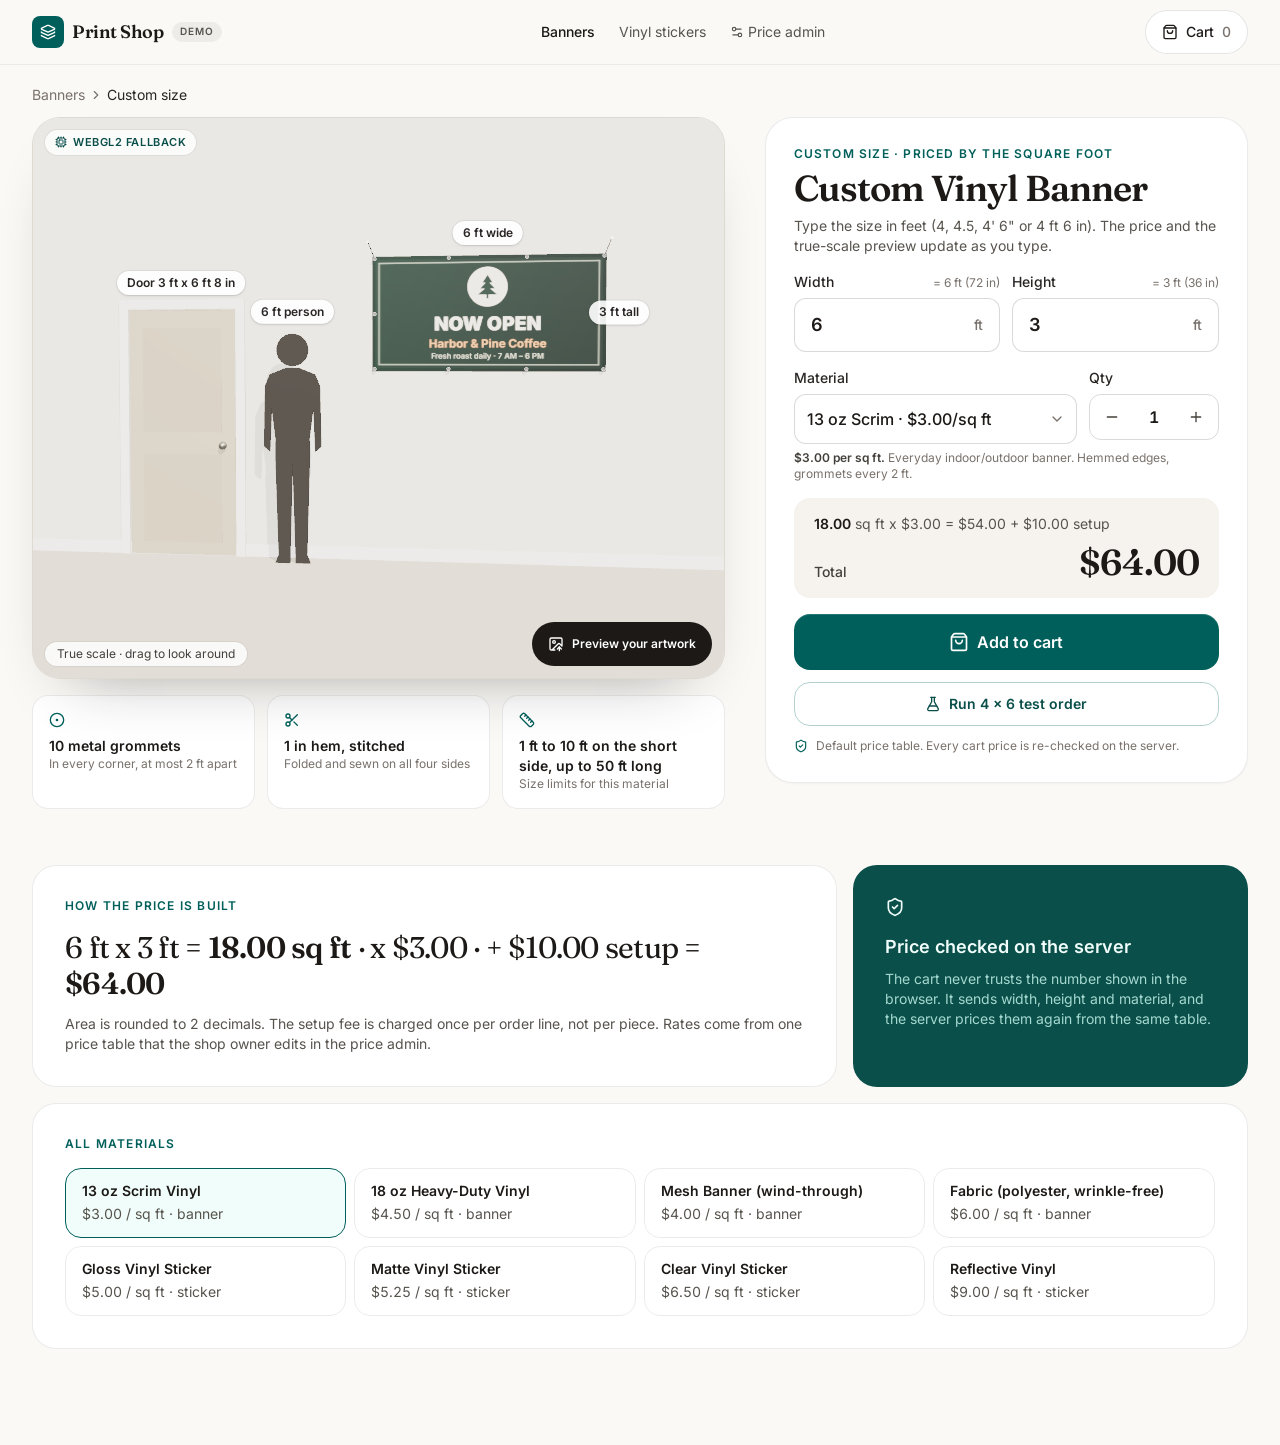
==== v1/index.html @ b1c67814 "Square-foot pricing demo: 3 WebGPU product page directions + demo admin" ====
<!doctype html>
<html lang="en">
  <head>
    <meta charset="utf-8" />
    <meta name="viewport" content="width=device-width, initial-scale=1" />
    <meta name="description" content="Custom banners and vinyl stickers priced by the square foot, with a live 3D preview at true scale." />
    <link rel="icon" href="data:image/svg+xml,%3Csvg xmlns=%22http://www.w3.org/2000/svg%22 viewBox=%220 0 16 16%22%3E%3Crect width=%2216%22 height=%2210%22 y=%223%22 rx=%222%22 fill=%22%23115e59%22/%3E%3C/svg%3E" />
    <title>Custom Vinyl Banner | Studio</title>
    <style>html,body{background:#faf9f6;margin:0}</style>
    <script type="module" crossorigin src="../assets/v1.js"></script>
    <link rel="modulepreload" crossorigin href="../assets/jsx-runtime-gIu11lYc.js">
    <link rel="modulepreload" crossorigin href="../assets/materials-CI_4_UNY.js">
    <link rel="modulepreload" crossorigin href="../assets/mount-CDTa-aXr.js">
    <link rel="modulepreload" crossorigin href="../assets/ruler-DMahYJf9.js">
    <link rel="modulepreload" crossorigin href="../assets/settings-2-D1UVJtcA.js">
    <link rel="stylesheet" crossorigin href="../assets/jsx-runtime.css">
    <link rel="stylesheet" crossorigin href="../assets/mount.css">
    <link rel="stylesheet" crossorigin href="../assets/fraunces.css">
  </head>
  <body>
    <div id="sqft-pricing" data-mode="demo" data-demo="true"></div>
  </body>
</html>
---- assets/jsx-runtime.css ----
@font-face{font-family:Inter Variable;font-style:normal;font-display:swap;font-weight:100 900;src:url(./inter-cyrillic-ext-wght-normal-BOeWTOD4.woff2)format("woff2-variations");unicode-range:U+460-52F,U+1C80-1C8A,U+20B4,U+2DE0-2DFF,U+A640-A69F,U+FE2E-FE2F}@font-face{font-family:Inter Variable;font-style:normal;font-display:swap;font-weight:100 900;src:url(./inter-cyrillic-wght-normal-DqGufNeO.woff2)format("woff2-variations");unicode-range:U+301,U+400-45F,U+490-491,U+4B0-4B1,U+2116}@font-face{font-family:Inter Variable;font-style:normal;font-display:swap;font-weight:100 900;src:url(./inter-greek-ext-wght-normal-DlzME5K_.woff2)format("woff2-variations");unicode-range:U+1F??}@font-face{font-family:Inter Variable;font-style:normal;font-display:swap;font-weight:100 900;src:url(./inter-greek-wght-normal-CkhJZR-_.woff2)format("woff2-variations");unicode-range:U+370-377,U+37A-37F,U+384-38A,U+38C,U+38E-3A1,U+3A3-3FF}@font-face{font-family:Inter Variable;font-style:normal;font-display:swap;font-weight:100 900;src:url(./inter-vietnamese-wght-normal-CBcvBZtf.woff2)format("woff2-variations");unicode-range:U+102-103,U+110-111,U+128-129,U+168-169,U+1A0-1A1,U+1AF-1B0,U+300-301,U+303-304,U+308-309,U+323,U+329,U+1EA0-1EF9,U+20AB}@font-face{font-family:Inter Variable;font-style:normal;font-display:swap;font-weight:100 900;src:url(./inter-latin-ext-wght-normal-DO1Apj_S.woff2)format("woff2-variations");unicode-range:U+100-2BA,U+2BD-2C5,U+2C7-2CC,U+2CE-2D7,U+2DD-2FF,U+304,U+308,U+329,U+1D00-1DBF,U+1E00-1E9F,U+1EF2-1EFF,U+2020,U+20A0-20AB,U+20AD-20C0,U+2113,U+2C60-2C7F,U+A720-A7FF}@font-face{font-family:Inter Variable;font-style:normal;font-display:swap;font-weight:100 900;src:url(./inter-latin-wght-normal-Dx4kXJAl.woff2)format("woff2-variations");unicode-range:U+??,U+131,U+152-153,U+2BB-2BC,U+2C6,U+2DA,U+2DC,U+304,U+308,U+329,U+2000-206F,U+20AC,U+2122,U+2191,U+2193,U+2212,U+2215,U+FEFF,U+FFFD}
---- assets/mount.css ----
/*! tailwindcss v4.3.5 | MIT License | https://tailwindcss.com */
@layer properties{@supports (((-webkit-hyphens:none)) and (not (margin-trim:block))) or ((-moz-orient:inline) and (not (color:rgb(from red r g b)))){*,:before,:after,::backdrop{--tw-translate-x:0;--tw-translate-y:0;--tw-translate-z:0;--tw-rotate-x:initial;--tw-rotate-y:initial;--tw-rotate-z:initial;--tw-skew-x:initial;--tw-skew-y:initial;--tw-space-y-reverse:0;--tw-divide-y-reverse:0;--tw-border-style:solid;--tw-leading:initial;--tw-font-weight:initial;--tw-tracking:initial;--tw-ordinal:initial;--tw-slashed-zero:initial;--tw-numeric-figure:initial;--tw-numeric-spacing:initial;--tw-numeric-fraction:initial;--tw-shadow:0 0 #0000;--tw-shadow-color:initial;--tw-shadow-alpha:100%;--tw-inset-shadow:0 0 #0000;--tw-inset-shadow-color:initial;--tw-inset-shadow-alpha:100%;--tw-ring-color:initial;--tw-ring-shadow:0 0 #0000;--tw-inset-ring-color:initial;--tw-inset-ring-shadow:0 0 #0000;--tw-ring-inset:initial;--tw-ring-offset-width:0px;--tw-ring-offset-color:#fff;--tw-ring-offset-shadow:0 0 #0000;--tw-backdrop-blur:initial;--tw-backdrop-brightness:initial;--tw-backdrop-contrast:initial;--tw-backdrop-grayscale:initial;--tw-backdrop-hue-rotate:initial;--tw-backdrop-invert:initial;--tw-backdrop-opacity:initial;--tw-backdrop-saturate:initial;--tw-backdrop-sepia:initial;--tw-duration:initial}}}@layer theme{:root,:host{--font-sans:"Inter Variable", "Segoe UI", Roboto, Arial, sans-serif;--color-amber-50:oklch(98.7% .022 95.277);--color-amber-200:oklch(92.4% .12 95.746);--color-amber-300:oklch(87.9% .169 91.605);--color-amber-900:oklch(41.4% .112 45.904);--color-emerald-50:oklch(97.9% .021 166.113);--color-emerald-900:oklch(37.8% .077 168.94);--color-teal-50:oklch(98.4% .014 180.72);--color-teal-100:oklch(95.3% .051 180.801);--color-teal-800:oklch(43.7% .078 188.216);--color-teal-900:oklch(38.6% .063 188.416);--color-indigo-50:oklch(96.2% .018 272.314);--color-indigo-100:oklch(93% .034 272.788);--color-indigo-800:oklch(39.8% .195 277.366);--color-indigo-900:oklch(35.9% .144 278.697);--color-indigo-950:oklch(25.7% .09 281.288);--color-rose-50:oklch(96.9% .015 12.422);--color-rose-300:oklch(81% .117 11.638);--color-rose-400:oklch(71.2% .194 13.428);--color-rose-500:oklch(64.5% .246 16.439);--color-rose-600:oklch(58.6% .253 17.585);--color-rose-700:oklch(51.4% .222 16.935);--color-rose-800:oklch(45.5% .188 13.697);--color-slate-50:oklch(98.4% .003 247.858);--color-slate-100:oklch(96.8% .007 247.896);--color-slate-200:oklch(92.9% .013 255.508);--color-slate-300:oklch(86.9% .022 252.894);--color-slate-500:oklch(55.4% .046 257.417);--color-slate-600:oklch(44.6% .043 257.281);--color-slate-700:oklch(37.2% .044 257.287);--color-slate-900:oklch(20.8% .042 265.755);--color-zinc-50:oklch(98.5% 0 none);--color-zinc-100:oklch(96.7% .001 286.375);--color-zinc-200:oklch(92% .004 286.32);--color-zinc-300:oklch(87.1% .006 286.286);--color-zinc-400:oklch(70.5% .015 286.067);--color-zinc-700:oklch(37% .013 285.805);--color-zinc-900:oklch(21% .006 285.885);--color-zinc-950:oklch(14.1% .005 285.823);--color-stone-300:oklch(86.9% .005 56.366);--color-stone-400:oklch(70.9% .01 56.259);--color-stone-500:oklch(55.3% .013 58.071);--color-stone-600:oklch(44.4% .011 73.639);--color-stone-700:oklch(37.4% .01 67.558);--color-stone-800:oklch(26.8% .007 34.298);--color-stone-900:oklch(21.6% .006 56.043);--color-black:#000;--color-white:#fff;--spacing:.25rem;--container-xs:20rem;--container-2xl:42rem;--container-3xl:48rem;--container-4xl:56rem;--container-6xl:72rem;--container-7xl:80rem;--text-xs:.75rem;--text-xs--line-height:calc(1 / .75);--text-sm:.875rem;--text-sm--line-height:calc(1.25 / .875);--text-base:1rem;--text-base--line-height:calc(1.5 / 1);--text-lg:1.125rem;--text-lg--line-height:calc(1.75 / 1.125);--text-xl:1.25rem;--text-xl--line-height:calc(1.75 / 1.25);--text-2xl:1.5rem;--text-2xl--line-height:calc(2 / 1.5);--text-3xl:1.875rem;--text-3xl--line-height:calc(2.25 / 1.875);--text-4xl:2.25rem;--text-4xl--line-height:calc(2.5 / 2.25);--text-6xl:3.75rem;--text-6xl--line-height:1;--text-7xl:4.5rem;--text-7xl--line-height:1;--font-weight-normal:400;--font-weight-medium:500;--font-weight-semibold:600;--font-weight-bold:700;--font-weight-extrabold:800;--tracking-tight:-.025em;--tracking-normal:0em;--tracking-wider:.05em;--tracking-widest:.1em;--leading-tight:1.25;--radius-md:.375rem;--radius-lg:.5rem;--radius-xl:.75rem;--radius-2xl:1rem;--radius-3xl:1.5rem;--animate-spin:spin 1s linear infinite;--blur-sm:8px;--blur-md:12px;--blur-xl:24px;--default-transition-duration:.15s;--default-transition-timing-function:cubic-bezier(.4, 0, .2, 1);--font-display:"Fraunces Variable", Georgia, serif;--font-grotesk:"Space Grotesk Variable", "Inter Variable", "Segoe UI", sans-serif}}@layer base{#sqft-pricing{font-family:var(--font-sans);-webkit-font-smoothing:antialiased;-webkit-text-size-adjust:100%;line-height:1.5}#sqft-pricing *,#sqft-pricing :before,#sqft-pricing :after{box-sizing:border-box;border:0 solid;margin:0;padding:0}#sqft-pricing button,#sqft-pricing input,#sqft-pricing select,#sqft-pricing textarea{font:inherit;color:inherit;letter-spacing:inherit;background-color:#0000;border-radius:0}#sqft-pricing button,#sqft-pricing [role=button]{cursor:pointer}#sqft-pricing button:disabled{cursor:not-allowed}#sqft-pricing h1,#sqft-pricing h2,#sqft-pricing h3,#sqft-pricing h4{font-size:inherit;font-weight:inherit}#sqft-pricing ol,#sqft-pricing ul{list-style:none}#sqft-pricing a{color:inherit;-webkit-text-decoration:inherit;-webkit-text-decoration:inherit;-webkit-text-decoration:inherit;text-decoration:inherit}#sqft-pricing img,#sqft-pricing svg,#sqft-pricing canvas{vertical-align:middle;display:block}#sqft-pricing table{border-collapse:collapse;text-indent:0}#sqft-pricing select{appearance:none}#sqft-pricing :focus-visible{outline-offset:2px;outline:2px solid}}@layer components;@layer utilities{.pointer-events-auto{pointer-events:auto}.pointer-events-none{pointer-events:none}.collapse{visibility:collapse}.visible{visibility:visible}.absolute{position:absolute}.fixed{position:fixed}.relative{position:relative}.static{position:static}.sticky{position:sticky}.inset-0{inset:0}.inset-x-0{inset-inline:0}.inset-y-0{inset-block:0}.inset-y-1{inset-block:var(--spacing)}.top-0{top:0}.top-1\/2{top:50%}.top-3{top:calc(var(--spacing) * 3)}.top-4{top:calc(var(--spacing) * 4)}.right-0{right:0}.right-3{right:calc(var(--spacing) * 3)}.right-4{right:calc(var(--spacing) * 4)}.bottom-0{bottom:0}.bottom-3{bottom:calc(var(--spacing) * 3)}.bottom-4{bottom:calc(var(--spacing) * 4)}.bottom-6{bottom:calc(var(--spacing) * 6)}.left-0{left:0}.left-3{left:calc(var(--spacing) * 3)}.left-4{left:calc(var(--spacing) * 4)}.left-\[calc\(\(100vw-430px\)\/2\)\]{left:calc(50vw - 215px)}.z-0{z-index:0}.z-10{z-index:10}.z-20{z-index:20}.z-30{z-index:30}.z-40{z-index:40}.z-\[60\]{z-index:60}.z-\[70\]{z-index:70}.container{width:100%}@media (width>=40rem){.container{max-width:40rem}}@media (width>=48rem){.container{max-width:48rem}}@media (width>=64rem){.container{max-width:64rem}}@media (width>=80rem){.container{max-width:80rem}}@media (width>=96rem){.container{max-width:96rem}}.mx-auto{margin-inline:auto}.-mt-6{margin-top:calc(var(--spacing) * -6)}.mt-0\.5{margin-top:calc(var(--spacing) * .5)}.mt-1{margin-top:var(--spacing)}.mt-1\.5{margin-top:calc(var(--spacing) * 1.5)}.mt-2{margin-top:calc(var(--spacing) * 2)}.mt-3{margin-top:calc(var(--spacing) * 3)}.mt-4{margin-top:calc(var(--spacing) * 4)}.mt-5{margin-top:calc(var(--spacing) * 5)}.mt-6{margin-top:calc(var(--spacing) * 6)}.mt-12{margin-top:calc(var(--spacing) * 12)}.mt-14{margin-top:calc(var(--spacing) * 14)}.mt-16{margin-top:calc(var(--spacing) * 16)}.mr-1{margin-right:var(--spacing)}.mr-1\.5{margin-right:calc(var(--spacing) * 1.5)}.mb-1{margin-bottom:var(--spacing)}.mb-1\.5{margin-bottom:calc(var(--spacing) * 1.5)}.mb-2{margin-bottom:calc(var(--spacing) * 2)}.mb-3{margin-bottom:calc(var(--spacing) * 3)}.mb-4{margin-bottom:calc(var(--spacing) * 4)}.ml-1{margin-left:var(--spacing)}.ml-auto{margin-left:auto}.block{display:block}.flex{display:flex}.grid{display:grid}.hidden{display:none}.inline{display:inline}.inline-flex{display:inline-flex}.table{display:table}.aspect-\[4\/3\]{aspect-ratio:4/3}.h-3{height:calc(var(--spacing) * 3)}.h-3\.5{height:calc(var(--spacing) * 3.5)}.h-4{height:calc(var(--spacing) * 4)}.h-5{height:calc(var(--spacing) * 5)}.h-6{height:calc(var(--spacing) * 6)}.h-7{height:calc(var(--spacing) * 7)}.h-8{height:calc(var(--spacing) * 8)}.h-40{height:calc(var(--spacing) * 40)}.h-\[54vh\]{height:54vh}.h-\[260px\]{height:260px}.h-full{height:100%}.max-h-\[92dvh\]{max-height:92dvh}.min-h-11{min-height:calc(var(--spacing) * 11)}.min-h-12{min-height:calc(var(--spacing) * 12)}.min-h-\[320px\]{min-height:320px}.min-h-screen{min-height:100vh}.w-3{width:calc(var(--spacing) * 3)}.w-3\.5{width:calc(var(--spacing) * 3.5)}.w-4{width:calc(var(--spacing) * 4)}.w-5{width:calc(var(--spacing) * 5)}.w-6{width:calc(var(--spacing) * 6)}.w-7{width:calc(var(--spacing) * 7)}.w-8{width:calc(var(--spacing) * 8)}.w-10{width:calc(var(--spacing) * 10)}.w-12{width:calc(var(--spacing) * 12)}.w-16{width:calc(var(--spacing) * 16)}.w-24{width:calc(var(--spacing) * 24)}.w-\[calc\(50\%-4px\)\]{width:calc(50% - 4px)}.w-\[min\(360px\,calc\(100vw-32px\)\)\]{width:min(360px,100vw - 32px)}.w-full{width:100%}.max-w-2xl{max-width:var(--container-2xl)}.max-w-3xl{max-width:var(--container-3xl)}.max-w-4xl{max-width:var(--container-4xl)}.max-w-6xl{max-width:var(--container-6xl)}.max-w-7xl{max-width:var(--container-7xl)}.max-w-40{max-width:calc(var(--spacing) * 40)}.max-w-\[440px\]{max-width:440px}.max-w-xs{max-width:var(--container-xs)}.min-w-0{min-width:0}.min-w-11{min-width:calc(var(--spacing) * 11)}.min-w-40{min-width:calc(var(--spacing) * 40)}.min-w-\[920px\]{min-width:920px}.flex-1{flex:1}.shrink{flex-shrink:1}.shrink-0{flex-shrink:0}.-translate-x-1\/2{--tw-translate-x:calc(calc(1 / 2 * 100%) * -1);translate:var(--tw-translate-x) var(--tw-translate-y)}.-translate-y-1\/2{--tw-translate-y:calc(calc(1 / 2 * 100%) * -1);translate:var(--tw-translate-x) var(--tw-translate-y)}.rotate-90{rotate:90deg}.rotate-180{rotate:180deg}.transform{transform:var(--tw-rotate-x, ) var(--tw-rotate-y, ) var(--tw-rotate-z, ) var(--tw-skew-x, ) var(--tw-skew-y, )}.animate-spin{animation:var(--animate-spin)}.cursor-pointer{cursor:pointer}.list-disc{list-style-type:disc}.grid-cols-1{grid-template-columns:repeat(1,minmax(0,1fr))}.grid-cols-2{grid-template-columns:repeat(2,minmax(0,1fr))}.grid-cols-3{grid-template-columns:repeat(3,minmax(0,1fr))}.grid-cols-4{grid-template-columns:repeat(4,minmax(0,1fr))}.flex-col{flex-direction:column}.flex-wrap{flex-wrap:wrap}.place-items-center{place-items:center}.items-baseline{align-items:baseline}.items-center{align-items:center}.items-end{align-items:flex-end}.items-start{align-items:flex-start}.justify-between{justify-content:space-between}.justify-center{justify-content:center}.gap-1{gap:var(--spacing)}.gap-1\.5{gap:calc(var(--spacing) * 1.5)}.gap-2{gap:calc(var(--spacing) * 2)}.gap-3{gap:calc(var(--spacing) * 3)}.gap-4{gap:calc(var(--spacing) * 4)}.gap-5{gap:calc(var(--spacing) * 5)}.gap-6{gap:calc(var(--spacing) * 6)}:where(.space-y-1>:not(:last-child)){--tw-space-y-reverse:0;margin-block-start:calc(var(--spacing) * var(--tw-space-y-reverse));margin-block-end:calc(var(--spacing) * calc(1 - var(--tw-space-y-reverse)))}:where(.space-y-2>:not(:last-child)){--tw-space-y-reverse:0;margin-block-start:calc(calc(var(--spacing) * 2) * var(--tw-space-y-reverse));margin-block-end:calc(calc(var(--spacing) * 2) * calc(1 - var(--tw-space-y-reverse)))}:where(.space-y-3>:not(:last-child)){--tw-space-y-reverse:0;margin-block-start:calc(calc(var(--spacing) * 3) * var(--tw-space-y-reverse));margin-block-end:calc(calc(var(--spacing) * 3) * calc(1 - var(--tw-space-y-reverse)))}:where(.space-y-4>:not(:last-child)){--tw-space-y-reverse:0;margin-block-start:calc(calc(var(--spacing) * 4) * var(--tw-space-y-reverse));margin-block-end:calc(calc(var(--spacing) * 4) * calc(1 - var(--tw-space-y-reverse)))}:where(.space-y-5>:not(:last-child)){--tw-space-y-reverse:0;margin-block-start:calc(calc(var(--spacing) * 5) * var(--tw-space-y-reverse));margin-block-end:calc(calc(var(--spacing) * 5) * calc(1 - var(--tw-space-y-reverse)))}:where(.divide-y>:not(:last-child)){--tw-divide-y-reverse:0;border-bottom-style:var(--tw-border-style);border-top-style:var(--tw-border-style);border-top-width:calc(1px * var(--tw-divide-y-reverse));border-bottom-width:calc(1px * calc(1 - var(--tw-divide-y-reverse)))}:where(.divide-slate-200>:not(:last-child)){border-color:var(--color-slate-200)}.truncate{text-overflow:ellipsis;white-space:nowrap;overflow:hidden}.overflow-hidden{overflow:hidden}.overflow-x-auto{overflow-x:auto}.overflow-y-auto{overflow-y:auto}.rounded{border-radius:.25rem}.rounded-2xl{border-radius:var(--radius-2xl)}.rounded-\[24px\]{border-radius:24px}.rounded-\[28px\]{border-radius:28px}.rounded-full{border-radius:2147483647px}.rounded-lg{border-radius:var(--radius-lg)}.rounded-md{border-radius:var(--radius-md)}.rounded-xl{border-radius:var(--radius-xl)}.rounded-t-3xl{border-top-left-radius:var(--radius-3xl);border-top-right-radius:var(--radius-3xl)}.rounded-t-\[28px\]{border-top-left-radius:28px;border-top-right-radius:28px}.border{border-style:var(--tw-border-style);border-width:1px}.border-y{border-block-style:var(--tw-border-style);border-block-width:1px}.border-t{border-top-style:var(--tw-border-style);border-top-width:1px}.border-b{border-bottom-style:var(--tw-border-style);border-bottom-width:1px}.border-dashed{--tw-border-style:dashed;border-style:dashed}.border-black\/10{border-color:#0000001a}@supports (color:color-mix(in lab, red, red)){.border-black\/10{border-color:color-mix(in oklab, var(--color-black) 10%, transparent)}}.border-black\/15{border-color:#00000026}@supports (color:color-mix(in lab, red, red)){.border-black\/15{border-color:color-mix(in oklab, var(--color-black) 15%, transparent)}}.border-black\/\[0\.06\]{border-color:#0000000f}@supports (color:color-mix(in lab, red, red)){.border-black\/\[0\.06\]{border-color:color-mix(in oklab, var(--color-black) 6%, transparent)}}.border-black\/\[0\.08\]{border-color:#00000014}@supports (color:color-mix(in lab, red, red)){.border-black\/\[0\.08\]{border-color:color-mix(in oklab, var(--color-black) 8%, transparent)}}.border-indigo-800{border-color:var(--color-indigo-800)}.border-rose-400\/80{border-color:#ff667fcc}@supports (color:color-mix(in lab, red, red)){.border-rose-400\/80{border-color:color-mix(in oklab, var(--color-rose-400) 80%, transparent)}}.border-rose-500{border-color:var(--color-rose-500)}.border-slate-100{border-color:var(--color-slate-100)}.border-slate-200{border-color:var(--color-slate-200)}.border-slate-300{border-color:var(--color-slate-300)}.border-teal-800{border-color:var(--color-teal-800)}.border-teal-800\/30{border-color:#005f5a4d}@supports (color:color-mix(in lab, red, red)){.border-teal-800\/30{border-color:color-mix(in oklab, var(--color-teal-800) 30%, transparent)}}.border-white\/10{border-color:#ffffff1a}@supports (color:color-mix(in lab, red, red)){.border-white\/10{border-color:color-mix(in oklab, var(--color-white) 10%, transparent)}}.border-white\/15{border-color:#ffffff26}@supports (color:color-mix(in lab, red, red)){.border-white\/15{border-color:color-mix(in oklab, var(--color-white) 15%, transparent)}}.bg-\[\#FAF9F6\]{background-color:#faf9f6}.bg-\[\#FAF9F6\]\/80{background-color:oklab(98.2049% -.000103652 .00410831/.8)}.bg-\[\#FAF9F6\]\/95{background-color:oklab(98.2049% -.000103652 .00410831/.95)}.bg-\[\#b55330\]{background-color:#b55330}.bg-\[\#f1ece4\]{background-color:#f1ece4}.bg-\[\#f5f3ee\]{background-color:#f5f3ee}.bg-\[\#f6f3ee\]{background-color:#f6f3ee}.bg-amber-50{background-color:var(--color-amber-50)}.bg-amber-300{background-color:var(--color-amber-300)}.bg-amber-300\/10{background-color:#ffd2361a}@supports (color:color-mix(in lab, red, red)){.bg-amber-300\/10{background-color:color-mix(in oklab, var(--color-amber-300) 10%, transparent)}}.bg-black\/5{background-color:#0000000d}@supports (color:color-mix(in lab, red, red)){.bg-black\/5{background-color:color-mix(in oklab, var(--color-black) 5%, transparent)}}.bg-black\/60{background-color:#0009}@supports (color:color-mix(in lab, red, red)){.bg-black\/60{background-color:color-mix(in oklab, var(--color-black) 60%, transparent)}}.bg-emerald-50{background-color:var(--color-emerald-50)}.bg-indigo-50{background-color:var(--color-indigo-50)}.bg-indigo-800{background-color:var(--color-indigo-800)}.bg-indigo-900{background-color:var(--color-indigo-900)}.bg-indigo-950{background-color:var(--color-indigo-950)}.bg-rose-50{background-color:var(--color-rose-50)}.bg-rose-600{background-color:var(--color-rose-600)}.bg-rose-700{background-color:var(--color-rose-700)}.bg-slate-50{background-color:var(--color-slate-50)}.bg-slate-100{background-color:var(--color-slate-100)}.bg-slate-900{background-color:var(--color-slate-900)}.bg-slate-900\/40{background-color:#0f172b66}@supports (color:color-mix(in lab, red, red)){.bg-slate-900\/40{background-color:color-mix(in oklab, var(--color-slate-900) 40%, transparent)}}.bg-stone-900{background-color:var(--color-stone-900)}.bg-stone-900\/30{background-color:#1c19174d}@supports (color:color-mix(in lab, red, red)){.bg-stone-900\/30{background-color:color-mix(in oklab, var(--color-stone-900) 30%, transparent)}}.bg-teal-50{background-color:var(--color-teal-50)}.bg-teal-800{background-color:var(--color-teal-800)}.bg-teal-900{background-color:var(--color-teal-900)}.bg-transparent{background-color:#0000}.bg-white{background-color:var(--color-white)}.bg-white\/5{background-color:#ffffff0d}@supports (color:color-mix(in lab, red, red)){.bg-white\/5{background-color:color-mix(in oklab, var(--color-white) 5%, transparent)}}.bg-white\/10{background-color:#ffffff1a}@supports (color:color-mix(in lab, red, red)){.bg-white\/10{background-color:color-mix(in oklab, var(--color-white) 10%, transparent)}}.bg-white\/15{background-color:#ffffff26}@supports (color:color-mix(in lab, red, red)){.bg-white\/15{background-color:color-mix(in oklab, var(--color-white) 15%, transparent)}}.bg-white\/80{background-color:#fffc}@supports (color:color-mix(in lab, red, red)){.bg-white\/80{background-color:color-mix(in oklab, var(--color-white) 80%, transparent)}}.bg-white\/90{background-color:#ffffffe6}@supports (color:color-mix(in lab, red, red)){.bg-white\/90{background-color:color-mix(in oklab, var(--color-white) 90%, transparent)}}.bg-white\/95{background-color:#fffffff2}@supports (color:color-mix(in lab, red, red)){.bg-white\/95{background-color:color-mix(in oklab, var(--color-white) 95%, transparent)}}.bg-white\/\[0\.04\]{background-color:#ffffff0a}@supports (color:color-mix(in lab, red, red)){.bg-white\/\[0\.04\]{background-color:color-mix(in oklab, var(--color-white) 4%, transparent)}}.bg-zinc-100{background-color:var(--color-zinc-100)}.bg-zinc-900{background-color:var(--color-zinc-900)}.bg-zinc-950{background-color:var(--color-zinc-950)}.bg-zinc-950\/70{background-color:#09090bb3}@supports (color:color-mix(in lab, red, red)){.bg-zinc-950\/70{background-color:color-mix(in oklab, var(--color-zinc-950) 70%, transparent)}}.bg-zinc-950\/95{background-color:#09090bf2}@supports (color:color-mix(in lab, red, red)){.bg-zinc-950\/95{background-color:color-mix(in oklab, var(--color-zinc-950) 95%, transparent)}}.bg-\[linear-gradient\(135deg\,\#1f3b2d\,\#2f5a44\)\]{background-image:linear-gradient(135deg,#1f3b2d,#2f5a44)}.bg-\[linear-gradient\(135deg\,\#16291f\,\#3b6b52\)\]{background-image:linear-gradient(135deg,#16291f,#3b6b52)}.bg-\[linear-gradient\(135deg\,\#c4572e\,\#e9a77c\)\]{background-image:linear-gradient(135deg,#c4572e,#e9a77c)}.bg-\[linear-gradient\(135deg\,\#f4c430\,\#fff3c4_45\%\,\#f4c430\)\]{background-image:linear-gradient(135deg,#f4c430,#fff3c4 45%,#f4c430)}.bg-\[radial-gradient\(circle\,\#09090b_28\%\,transparent_30\%\)\,linear-gradient\(\#2f5a44\,\#2f5a44\)\]{background-image:radial-gradient(circle,#09090b 28%,#0000 30%),linear-gradient(#2f5a44,#2f5a44)}.bg-\[radial-gradient\(ellipse_at_top\,rgba\(252\,211\,77\,0\.08\)\,transparent_60\%\)\]{background-image:radial-gradient(at top,#fcd34d14,#0000 60%)}.bg-\[repeating-linear-gradient\(45deg\,\#2f5a44_0_2px\,\#284d3a_2px_4px\)\]{background-image:repeating-linear-gradient(45deg,#2f5a44 0 2px,#284d3a 2px 4px)}.bg-\[length\:6px_6px\,100\%_100\%\]{background-size:6px 6px,100% 100%}.p-1{padding:var(--spacing)}.p-2{padding:calc(var(--spacing) * 2)}.p-3{padding:calc(var(--spacing) * 3)}.p-4{padding:calc(var(--spacing) * 4)}.p-5{padding:calc(var(--spacing) * 5)}.p-6{padding:calc(var(--spacing) * 6)}.p-8{padding:calc(var(--spacing) * 8)}.px-1{padding-inline:var(--spacing)}.px-1\.5{padding-inline:calc(var(--spacing) * 1.5)}.px-2{padding-inline:calc(var(--spacing) * 2)}.px-2\.5{padding-inline:calc(var(--spacing) * 2.5)}.px-3{padding-inline:calc(var(--spacing) * 3)}.px-4{padding-inline:calc(var(--spacing) * 4)}.px-5{padding-inline:calc(var(--spacing) * 5)}.px-6{padding-inline:calc(var(--spacing) * 6)}.px-8{padding-inline:calc(var(--spacing) * 8)}.py-0\.5{padding-block:calc(var(--spacing) * .5)}.py-1{padding-block:var(--spacing)}.py-1\.5{padding-block:calc(var(--spacing) * 1.5)}.py-2{padding-block:calc(var(--spacing) * 2)}.py-2\.5{padding-block:calc(var(--spacing) * 2.5)}.py-3{padding-block:calc(var(--spacing) * 3)}.py-3\.5{padding-block:calc(var(--spacing) * 3.5)}.py-4{padding-block:calc(var(--spacing) * 4)}.py-5{padding-block:calc(var(--spacing) * 5)}.py-6{padding-block:calc(var(--spacing) * 6)}.py-14{padding-block:calc(var(--spacing) * 14)}.pt-3{padding-top:calc(var(--spacing) * 3)}.pt-4{padding-top:calc(var(--spacing) * 4)}.pt-7{padding-top:calc(var(--spacing) * 7)}.pt-10{padding-top:calc(var(--spacing) * 10)}.pr-4{padding-right:calc(var(--spacing) * 4)}.pr-9{padding-right:calc(var(--spacing) * 9)}.pb-4{padding-bottom:calc(var(--spacing) * 4)}.pb-24{padding-bottom:calc(var(--spacing) * 24)}.pb-32{padding-bottom:calc(var(--spacing) * 32)}.pl-3{padding-left:calc(var(--spacing) * 3)}.text-center{text-align:center}.text-left{text-align:left}.text-right{text-align:right}.align-top{vertical-align:top}.font-display{font-family:var(--font-display)}.font-grotesk{font-family:var(--font-grotesk)}.font-sans{font-family:var(--font-sans)}.text-2xl{font-size:var(--text-2xl);line-height:var(--tw-leading,var(--text-2xl--line-height))}.text-3xl{font-size:var(--text-3xl);line-height:var(--tw-leading,var(--text-3xl--line-height))}.text-4xl{font-size:var(--text-4xl);line-height:var(--tw-leading,var(--text-4xl--line-height))}.text-base{font-size:var(--text-base);line-height:var(--tw-leading,var(--text-base--line-height))}.text-lg{font-size:var(--text-lg);line-height:var(--tw-leading,var(--text-lg--line-height))}.text-sm{font-size:var(--text-sm);line-height:var(--tw-leading,var(--text-sm--line-height))}.text-xl{font-size:var(--text-xl);line-height:var(--tw-leading,var(--text-xl--line-height))}.text-xs{font-size:var(--text-xs);line-height:var(--tw-leading,var(--text-xs--line-height))}.text-\[10px\]{font-size:10px}.text-\[11px\]{font-size:11px}.leading-tight{--tw-leading:var(--leading-tight);line-height:var(--leading-tight)}.font-bold{--tw-font-weight:var(--font-weight-bold);font-weight:var(--font-weight-bold)}.font-extrabold{--tw-font-weight:var(--font-weight-extrabold);font-weight:var(--font-weight-extrabold)}.font-medium{--tw-font-weight:var(--font-weight-medium);font-weight:var(--font-weight-medium)}.font-normal{--tw-font-weight:var(--font-weight-normal);font-weight:var(--font-weight-normal)}.font-semibold{--tw-font-weight:var(--font-weight-semibold);font-weight:var(--font-weight-semibold)}.tracking-normal{--tw-tracking:var(--tracking-normal);letter-spacing:var(--tracking-normal)}.tracking-tight{--tw-tracking:var(--tracking-tight);letter-spacing:var(--tracking-tight)}.tracking-wider{--tw-tracking:var(--tracking-wider);letter-spacing:var(--tracking-wider)}.tracking-widest{--tw-tracking:var(--tracking-widest);letter-spacing:var(--tracking-widest)}.whitespace-nowrap{white-space:nowrap}.text-amber-200{color:var(--color-amber-200)}.text-amber-300{color:var(--color-amber-300)}.text-amber-900{color:var(--color-amber-900)}.text-emerald-900{color:var(--color-emerald-900)}.text-indigo-100{color:var(--color-indigo-100)}.text-indigo-800{color:var(--color-indigo-800)}.text-indigo-900{color:var(--color-indigo-900)}.text-rose-300{color:var(--color-rose-300)}.text-rose-700{color:var(--color-rose-700)}.text-rose-800{color:var(--color-rose-800)}.text-slate-500{color:var(--color-slate-500)}.text-slate-600{color:var(--color-slate-600)}.text-slate-700{color:var(--color-slate-700)}.text-slate-900{color:var(--color-slate-900)}.text-stone-400{color:var(--color-stone-400)}.text-stone-500{color:var(--color-stone-500)}.text-stone-600{color:var(--color-stone-600)}.text-stone-700{color:var(--color-stone-700)}.text-stone-800{color:var(--color-stone-800)}.text-stone-900{color:var(--color-stone-900)}.text-teal-50{color:var(--color-teal-50)}.text-teal-100\/70{color:#cbfbf1b3}@supports (color:color-mix(in lab, red, red)){.text-teal-100\/70{color:color-mix(in oklab, var(--color-teal-100) 70%, transparent)}}.text-teal-100\/80{color:#cbfbf1cc}@supports (color:color-mix(in lab, red, red)){.text-teal-100\/80{color:color-mix(in oklab, var(--color-teal-100) 80%, transparent)}}.text-teal-800{color:var(--color-teal-800)}.text-teal-900{color:var(--color-teal-900)}.text-white{color:var(--color-white)}.text-zinc-50{color:var(--color-zinc-50)}.text-zinc-100{color:var(--color-zinc-100)}.text-zinc-200{color:var(--color-zinc-200)}.text-zinc-300{color:var(--color-zinc-300)}.text-zinc-400{color:var(--color-zinc-400)}.text-zinc-950{color:var(--color-zinc-950)}.lowercase{text-transform:lowercase}.normal-case{text-transform:none}.uppercase{text-transform:uppercase}.tabular-nums{--tw-numeric-spacing:tabular-nums;font-variant-numeric:var(--tw-ordinal, ) var(--tw-slashed-zero, ) var(--tw-numeric-figure, ) var(--tw-numeric-spacing, ) var(--tw-numeric-fraction, )}.opacity-0{opacity:0}.opacity-60{opacity:.6}.opacity-100{opacity:1}.shadow{--tw-shadow:0 1px 3px 0 var(--tw-shadow-color,#0000001a), 0 1px 2px -1px var(--tw-shadow-color,#0000001a);box-shadow:var(--tw-inset-shadow), var(--tw-inset-ring-shadow), var(--tw-ring-offset-shadow), var(--tw-ring-shadow), var(--tw-shadow)}.shadow-2xl{--tw-shadow:0 25px 50px -12px var(--tw-shadow-color,#00000040);box-shadow:var(--tw-inset-shadow), var(--tw-inset-ring-shadow), var(--tw-ring-offset-shadow), var(--tw-ring-shadow), var(--tw-shadow)}.shadow-\[0_-8px_24px_-12px_rgba\(15\,23\,42\,0\.25\)\]{--tw-shadow:0 -8px 24px -12px var(--tw-shadow-color,#0f172a40);box-shadow:var(--tw-inset-shadow), var(--tw-inset-ring-shadow), var(--tw-ring-offset-shadow), var(--tw-ring-shadow), var(--tw-shadow)}.shadow-\[0_-10px_30px_-15px_rgba\(28\,25\,23\,0\.35\)\]{--tw-shadow:0 -10px 30px -15px var(--tw-shadow-color,#1c191759);box-shadow:var(--tw-inset-shadow), var(--tw-inset-ring-shadow), var(--tw-ring-offset-shadow), var(--tw-ring-shadow), var(--tw-shadow)}.shadow-\[0_1px_0_0_rgba\(255\,255\,255\,0\.8\)_inset\,0_30px_60px_-40px_rgba\(28\,25\,23\,0\.45\)\]{--tw-shadow:0 1px 0 0 var(--tw-shadow-color,#fffc) inset, 0 30px 60px -40px var(--tw-shadow-color,#1c191773);box-shadow:var(--tw-inset-shadow), var(--tw-inset-ring-shadow), var(--tw-ring-offset-shadow), var(--tw-ring-shadow), var(--tw-shadow)}.shadow-\[0_1px_2px_rgba\(0\,0\,0\,0\.04\)\]{--tw-shadow:0 1px 2px var(--tw-shadow-color,#0000000a);box-shadow:var(--tw-inset-shadow), var(--tw-inset-ring-shadow), var(--tw-ring-offset-shadow), var(--tw-ring-shadow), var(--tw-shadow)}.shadow-\[0_6px_20px_-6px_rgba\(252\,211\,77\,0\.6\)\]{--tw-shadow:0 6px 20px -6px var(--tw-shadow-color,#fcd34d99);box-shadow:var(--tw-inset-shadow), var(--tw-inset-ring-shadow), var(--tw-ring-offset-shadow), var(--tw-ring-shadow), var(--tw-shadow)}.shadow-\[0_20px_50px_-20px_rgba\(252\,211\,77\,0\.7\)\]{--tw-shadow:0 20px 50px -20px var(--tw-shadow-color,#fcd34db3);box-shadow:var(--tw-inset-shadow), var(--tw-inset-ring-shadow), var(--tw-ring-offset-shadow), var(--tw-ring-shadow), var(--tw-shadow)}.shadow-\[inset_0_1px_0_0_rgba\(255\,255\,255\,0\.15\)\]{--tw-shadow:inset 0 1px 0 0 var(--tw-shadow-color,#ffffff26);box-shadow:var(--tw-inset-shadow), var(--tw-inset-ring-shadow), var(--tw-ring-offset-shadow), var(--tw-ring-shadow), var(--tw-shadow)}.shadow-lg{--tw-shadow:0 10px 15px -3px var(--tw-shadow-color,#0000001a), 0 4px 6px -4px var(--tw-shadow-color,#0000001a);box-shadow:var(--tw-inset-shadow), var(--tw-inset-ring-shadow), var(--tw-ring-offset-shadow), var(--tw-ring-shadow), var(--tw-shadow)}.shadow-sm{--tw-shadow:0 1px 3px 0 var(--tw-shadow-color,#0000001a), 0 1px 2px -1px var(--tw-shadow-color,#0000001a);box-shadow:var(--tw-inset-shadow), var(--tw-inset-ring-shadow), var(--tw-ring-offset-shadow), var(--tw-ring-shadow), var(--tw-shadow)}.ring,.ring-1{--tw-ring-shadow:var(--tw-ring-inset, ) 0 0 0 calc(1px + var(--tw-ring-offset-width)) var(--tw-ring-color,currentcolor);box-shadow:var(--tw-inset-shadow), var(--tw-inset-ring-shadow), var(--tw-ring-offset-shadow), var(--tw-ring-shadow), var(--tw-shadow)}.ring-2{--tw-ring-shadow:var(--tw-ring-inset, ) 0 0 0 calc(2px + var(--tw-ring-offset-width)) var(--tw-ring-color,currentcolor);box-shadow:var(--tw-inset-shadow), var(--tw-inset-ring-shadow), var(--tw-ring-offset-shadow), var(--tw-ring-shadow), var(--tw-shadow)}.ring-amber-300{--tw-ring-color:var(--color-amber-300)}.ring-amber-300\/50{--tw-ring-color:#ffd23680}@supports (color:color-mix(in lab, red, red)){.ring-amber-300\/50{--tw-ring-color:color-mix(in oklab, var(--color-amber-300) 50%, transparent)}}.ring-black\/5{--tw-ring-color:#0000000d}@supports (color:color-mix(in lab, red, red)){.ring-black\/5{--tw-ring-color:color-mix(in oklab, var(--color-black) 5%, transparent)}}.ring-black\/10{--tw-ring-color:#0000001a}@supports (color:color-mix(in lab, red, red)){.ring-black\/10{--tw-ring-color:color-mix(in oklab, var(--color-black) 10%, transparent)}}.ring-black\/\[0\.06\]{--tw-ring-color:#0000000f}@supports (color:color-mix(in lab, red, red)){.ring-black\/\[0\.06\]{--tw-ring-color:color-mix(in oklab, var(--color-black) 6%, transparent)}}.ring-slate-200{--tw-ring-color:var(--color-slate-200)}.ring-white{--tw-ring-color:var(--color-white)}.ring-white\/10{--tw-ring-color:#ffffff1a}@supports (color:color-mix(in lab, red, red)){.ring-white\/10{--tw-ring-color:color-mix(in oklab, var(--color-white) 10%, transparent)}}.ring-white\/15{--tw-ring-color:#ffffff26}@supports (color:color-mix(in lab, red, red)){.ring-white\/15{--tw-ring-color:color-mix(in oklab, var(--color-white) 15%, transparent)}}.ring-white\/40{--tw-ring-color:#fff6}@supports (color:color-mix(in lab, red, red)){.ring-white\/40{--tw-ring-color:color-mix(in oklab, var(--color-white) 40%, transparent)}}.ring-white\/90{--tw-ring-color:#ffffffe6}@supports (color:color-mix(in lab, red, red)){.ring-white\/90{--tw-ring-color:color-mix(in oklab, var(--color-white) 90%, transparent)}}.backdrop-blur-md{--tw-backdrop-blur:blur(var(--blur-md));-webkit-backdrop-filter:var(--tw-backdrop-blur, ) var(--tw-backdrop-brightness, ) var(--tw-backdrop-contrast, ) var(--tw-backdrop-grayscale, ) var(--tw-backdrop-hue-rotate, ) var(--tw-backdrop-invert, ) var(--tw-backdrop-opacity, ) var(--tw-backdrop-saturate, ) var(--tw-backdrop-sepia, );backdrop-filter:var(--tw-backdrop-blur, ) var(--tw-backdrop-brightness, ) var(--tw-backdrop-contrast, ) var(--tw-backdrop-grayscale, ) var(--tw-backdrop-hue-rotate, ) var(--tw-backdrop-invert, ) var(--tw-backdrop-opacity, ) var(--tw-backdrop-saturate, ) var(--tw-backdrop-sepia, )}.backdrop-blur-sm{--tw-backdrop-blur:blur(var(--blur-sm));-webkit-backdrop-filter:var(--tw-backdrop-blur, ) var(--tw-backdrop-brightness, ) var(--tw-backdrop-contrast, ) var(--tw-backdrop-grayscale, ) var(--tw-backdrop-hue-rotate, ) var(--tw-backdrop-invert, ) var(--tw-backdrop-opacity, ) var(--tw-backdrop-saturate, ) var(--tw-backdrop-sepia, );backdrop-filter:var(--tw-backdrop-blur, ) var(--tw-backdrop-brightness, ) var(--tw-backdrop-contrast, ) var(--tw-backdrop-grayscale, ) var(--tw-backdrop-hue-rotate, ) var(--tw-backdrop-invert, ) var(--tw-backdrop-opacity, ) var(--tw-backdrop-saturate, ) var(--tw-backdrop-sepia, )}.backdrop-blur-xl{--tw-backdrop-blur:blur(var(--blur-xl));-webkit-backdrop-filter:var(--tw-backdrop-blur, ) var(--tw-backdrop-brightness, ) var(--tw-backdrop-contrast, ) var(--tw-backdrop-grayscale, ) var(--tw-backdrop-hue-rotate, ) var(--tw-backdrop-invert, ) var(--tw-backdrop-opacity, ) var(--tw-backdrop-saturate, ) var(--tw-backdrop-sepia, );backdrop-filter:var(--tw-backdrop-blur, ) var(--tw-backdrop-brightness, ) var(--tw-backdrop-contrast, ) var(--tw-backdrop-grayscale, ) var(--tw-backdrop-hue-rotate, ) var(--tw-backdrop-invert, ) var(--tw-backdrop-opacity, ) var(--tw-backdrop-saturate, ) var(--tw-backdrop-sepia, )}.transition{transition-property:color,background-color,border-color,outline-color,text-decoration-color,fill,stroke,--tw-gradient-from,--tw-gradient-via,--tw-gradient-to,opacity,box-shadow,transform,translate,scale,rotate,filter,-webkit-backdrop-filter,backdrop-filter,display,content-visibility,overlay,pointer-events;transition-timing-function:var(--tw-ease,var(--default-transition-timing-function));transition-duration:var(--tw-duration,var(--default-transition-duration))}.transition-colors{transition-property:color,background-color,border-color,outline-color,text-decoration-color,fill,stroke,--tw-gradient-from,--tw-gradient-via,--tw-gradient-to;transition-timing-function:var(--tw-ease,var(--default-transition-timing-function));transition-duration:var(--tw-duration,var(--default-transition-duration))}.transition-opacity{transition-property:opacity;transition-timing-function:var(--tw-ease,var(--default-transition-timing-function));transition-duration:var(--tw-duration,var(--default-transition-duration))}.transition-transform{transition-property:transform,translate,scale,rotate;transition-timing-function:var(--tw-ease,var(--default-transition-timing-function));transition-duration:var(--tw-duration,var(--default-transition-duration))}.duration-300{--tw-duration:.3s;transition-duration:.3s}.outline-none{--tw-outline-style:none;outline-style:none}@media (hover:hover){:is(:where(.group):hover .group-hover\:opacity-100){opacity:1}}.focus-within\:border-amber-300:focus-within{border-color:var(--color-amber-300)}.focus-within\:border-teal-800:focus-within{border-color:var(--color-teal-800)}.focus-within\:bg-white\/\[0\.07\]:focus-within{background-color:#ffffff12}@supports (color:color-mix(in lab, red, red)){.focus-within\:bg-white\/\[0\.07\]:focus-within{background-color:color-mix(in oklab, var(--color-white) 7.0%, transparent)}}@media (hover:hover){.hover\:-translate-y-0\.5:hover{--tw-translate-y:calc(var(--spacing) * -.5);translate:var(--tw-translate-x) var(--tw-translate-y)}.hover\:border-black\/20:hover{border-color:#0003}@supports (color:color-mix(in lab, red, red)){.hover\:border-black\/20:hover{border-color:color-mix(in oklab, var(--color-black) 20%, transparent)}}.hover\:border-slate-500:hover{border-color:var(--color-slate-500)}.hover\:bg-amber-200:hover{background-color:var(--color-amber-200)}.hover\:bg-black:hover{background-color:var(--color-black)}.hover\:bg-black\/5:hover{background-color:#0000000d}@supports (color:color-mix(in lab, red, red)){.hover\:bg-black\/5:hover{background-color:color-mix(in oklab, var(--color-black) 5%, transparent)}}.hover\:bg-black\/\[0\.03\]:hover{background-color:#00000008}@supports (color:color-mix(in lab, red, red)){.hover\:bg-black\/\[0\.03\]:hover{background-color:color-mix(in oklab, var(--color-black) 3%, transparent)}}.hover\:bg-black\/\[0\.04\]:hover{background-color:#0000000a}@supports (color:color-mix(in lab, red, red)){.hover\:bg-black\/\[0\.04\]:hover{background-color:color-mix(in oklab, var(--color-black) 4%, transparent)}}.hover\:bg-indigo-900:hover{background-color:var(--color-indigo-900)}.hover\:bg-rose-50:hover{background-color:var(--color-rose-50)}.hover\:bg-slate-50:hover{background-color:var(--color-slate-50)}.hover\:bg-slate-100:hover{background-color:var(--color-slate-100)}.hover\:bg-teal-50:hover{background-color:var(--color-teal-50)}.hover\:bg-teal-900:hover{background-color:var(--color-teal-900)}.hover\:bg-white\/5:hover{background-color:#ffffff0d}@supports (color:color-mix(in lab, red, red)){.hover\:bg-white\/5:hover{background-color:color-mix(in oklab, var(--color-white) 5%, transparent)}}.hover\:bg-white\/10:hover{background-color:#ffffff1a}@supports (color:color-mix(in lab, red, red)){.hover\:bg-white\/10:hover{background-color:color-mix(in oklab, var(--color-white) 10%, transparent)}}.hover\:text-amber-300:hover{color:var(--color-amber-300)}.hover\:text-rose-700:hover{color:var(--color-rose-700)}.hover\:text-stone-900:hover{color:var(--color-stone-900)}.hover\:text-zinc-200:hover{color:var(--color-zinc-200)}.hover\:underline:hover{text-decoration-line:underline}.hover\:shadow-\[0_30px_60px_-40px_rgba\(28\,25\,23\,0\.5\)\]:hover{--tw-shadow:0 30px 60px -40px var(--tw-shadow-color,#1c191780);box-shadow:var(--tw-inset-shadow), var(--tw-inset-ring-shadow), var(--tw-ring-offset-shadow), var(--tw-ring-shadow), var(--tw-shadow)}}.focus\:border-amber-300:focus{border-color:var(--color-amber-300)}.focus\:border-indigo-800:focus{border-color:var(--color-indigo-800)}.focus\:border-teal-800:focus{border-color:var(--color-teal-800)}.focus\:ring-2:focus{--tw-ring-shadow:var(--tw-ring-inset, ) 0 0 0 calc(2px + var(--tw-ring-offset-width)) var(--tw-ring-color,currentcolor);box-shadow:var(--tw-inset-shadow), var(--tw-inset-ring-shadow), var(--tw-ring-offset-shadow), var(--tw-ring-shadow), var(--tw-shadow)}.focus\:ring-indigo-800\/20:focus{--tw-ring-color:#372aac33}@supports (color:color-mix(in lab, red, red)){.focus\:ring-indigo-800\/20:focus{--tw-ring-color:color-mix(in oklab, var(--color-indigo-800) 20%, transparent)}}.focus\:ring-teal-800\/15:focus{--tw-ring-color:#005f5a26}@supports (color:color-mix(in lab, red, red)){.focus\:ring-teal-800\/15:focus{--tw-ring-color:color-mix(in oklab, var(--color-teal-800) 15%, transparent)}}.disabled\:cursor-not-allowed:disabled{cursor:not-allowed}.disabled\:bg-slate-300:disabled{background-color:var(--color-slate-300)}.disabled\:bg-stone-300:disabled{background-color:var(--color-stone-300)}.disabled\:bg-zinc-700:disabled{background-color:var(--color-zinc-700)}.disabled\:text-slate-500:disabled{color:var(--color-slate-500)}.disabled\:text-stone-500:disabled{color:var(--color-stone-500)}.disabled\:text-zinc-400:disabled{color:var(--color-zinc-400)}.disabled\:opacity-50:disabled{opacity:.5}.disabled\:opacity-60:disabled{opacity:.6}.disabled\:shadow-none:disabled{--tw-shadow:0 0 #0000;box-shadow:var(--tw-inset-shadow), var(--tw-inset-ring-shadow), var(--tw-ring-offset-shadow), var(--tw-ring-shadow), var(--tw-shadow)}@media (width>=40rem){.sm\:inset-y-0{inset-block:0}.sm\:right-0{right:0}.sm\:left-auto{left:auto}.sm\:block{display:block}.sm\:flex{display:flex}.sm\:hidden{display:none}.sm\:inline{display:inline}.sm\:inline-flex{display:inline-flex}.sm\:table{display:table}.sm\:h-\[400px\]{height:400px}.sm\:max-h-none{max-height:none}.sm\:w-\[440px\]{width:440px}.sm\:grid-cols-2{grid-template-columns:repeat(2,minmax(0,1fr))}.sm\:grid-cols-3{grid-template-columns:repeat(3,minmax(0,1fr))}.sm\:grid-cols-\[1fr_auto\]{grid-template-columns:1fr auto}.sm\:rounded-none{border-radius:0}.sm\:p-4{padding:calc(var(--spacing) * 4)}.sm\:p-6{padding:calc(var(--spacing) * 6)}.sm\:p-7{padding:calc(var(--spacing) * 7)}.sm\:p-8{padding:calc(var(--spacing) * 8)}.sm\:px-6{padding-inline:calc(var(--spacing) * 6)}.sm\:px-8{padding-inline:calc(var(--spacing) * 8)}.sm\:py-20{padding-block:calc(var(--spacing) * 20)}.sm\:text-3xl{font-size:var(--text-3xl);line-height:var(--tw-leading,var(--text-3xl--line-height))}.sm\:text-4xl{font-size:var(--text-4xl);line-height:var(--tw-leading,var(--text-4xl--line-height))}.sm\:text-6xl{font-size:var(--text-6xl);line-height:var(--tw-leading,var(--text-6xl--line-height))}}@media (width>=48rem){.md\:sticky{position:sticky}.md\:top-6{top:calc(var(--spacing) * 6)}.md\:col-span-2{grid-column:span 2/span 2}.md\:col-span-4{grid-column:span 4/span 4}.md\:col-span-6{grid-column:span 6/span 6}.md\:block{display:block}.md\:flex{display:flex}.md\:hidden{display:none}.md\:grid-cols-2{grid-template-columns:repeat(2,minmax(0,1fr))}.md\:grid-cols-3{grid-template-columns:repeat(3,minmax(0,1fr))}.md\:grid-cols-6{grid-template-columns:repeat(6,minmax(0,1fr))}.md\:gap-10{gap:calc(var(--spacing) * 10)}.md\:self-start{align-self:flex-start}.md\:pt-8{padding-top:calc(var(--spacing) * 8)}.md\:pb-20{padding-bottom:calc(var(--spacing) * 20)}.md\:text-7xl{font-size:var(--text-7xl);line-height:var(--tw-leading,var(--text-7xl--line-height))}}@media (width>=64rem){.lg\:absolute{position:absolute}.lg\:static{position:static}.lg\:sticky{position:sticky}.lg\:inset-0{inset:0}.lg\:top-20{top:calc(var(--spacing) * 20)}.lg\:right-6{right:calc(var(--spacing) * 6)}.lg\:bottom-6{bottom:calc(var(--spacing) * 6)}.lg\:left-6{left:calc(var(--spacing) * 6)}.lg\:col-span-3{grid-column:span 3/span 3}.lg\:col-span-5{grid-column:span 5/span 5}.lg\:col-span-7{grid-column:span 7/span 7}.lg\:col-span-9{grid-column:span 9/span 9}.lg\:col-start-1{grid-column-start:1}.lg\:col-start-8{grid-column-start:8}.lg\:row-span-2{grid-row:span 2/span 2}.lg\:row-start-1{grid-row-start:1}.lg\:row-start-2{grid-row-start:2}.lg\:mt-0{margin-top:0}.lg\:flex{display:flex}.lg\:hidden{display:none}.lg\:h-\[560px\]{height:560px}.lg\:h-auto{height:auto}.lg\:h-screen{height:100vh}.lg\:min-h-0{min-height:0}.lg\:w-\[400px\]{width:400px}.lg\:flex-1{flex:1}.lg\:shrink-0{flex-shrink:0}.lg\:grid-cols-4{grid-template-columns:repeat(4,minmax(0,1fr))}.lg\:grid-cols-8{grid-template-columns:repeat(8,minmax(0,1fr))}.lg\:grid-cols-12{grid-template-columns:repeat(12,minmax(0,1fr))}.lg\:flex-col{flex-direction:column}.lg\:gap-x-10{column-gap:calc(var(--spacing) * 10)}.lg\:gap-y-4{row-gap:calc(var(--spacing) * 4)}.lg\:self-start{align-self:flex-start}.lg\:overflow-hidden{overflow:hidden}.lg\:overflow-y-auto{overflow-y:auto}.lg\:rounded-\[28px\]{border-radius:28px}.lg\:border{border-style:var(--tw-border-style);border-width:1px}.lg\:bg-zinc-900\/70{background-color:#18181bb3}@supports (color:color-mix(in lab, red, red)){.lg\:bg-zinc-900\/70{background-color:color-mix(in oklab, var(--color-zinc-900) 70%, transparent)}}.lg\:bg-zinc-900\/95{background-color:#18181bf2}@supports (color:color-mix(in lab, red, red)){.lg\:bg-zinc-900\/95{background-color:color-mix(in oklab, var(--color-zinc-900) 95%, transparent)}}.lg\:p-6{padding:calc(var(--spacing) * 6)}.lg\:px-7{padding-inline:calc(var(--spacing) * 7)}.lg\:py-5{padding-block:calc(var(--spacing) * 5)}.lg\:pt-5{padding-top:calc(var(--spacing) * 5)}.lg\:pt-6{padding-top:calc(var(--spacing) * 6)}.lg\:pb-24{padding-bottom:calc(var(--spacing) * 24)}.lg\:text-4xl{font-size:var(--text-4xl);line-height:var(--tw-leading,var(--text-4xl--line-height))}.lg\:text-\[32px\]{font-size:32px}.lg\:shadow-\[inset_0_1px_0_0_rgba\(255\,255\,255\,0\.08\)\,0_40px_80px_-30px_rgba\(0\,0\,0\,0\.8\)\]{--tw-shadow:inset 0 1px 0 0 var(--tw-shadow-color,#ffffff14), 0 40px 80px -30px var(--tw-shadow-color,#000c);box-shadow:var(--tw-inset-shadow), var(--tw-inset-ring-shadow), var(--tw-ring-offset-shadow), var(--tw-ring-shadow), var(--tw-shadow)}.lg\:backdrop-blur-xl{--tw-backdrop-blur:blur(var(--blur-xl));-webkit-backdrop-filter:var(--tw-backdrop-blur, ) var(--tw-backdrop-brightness, ) var(--tw-backdrop-contrast, ) var(--tw-backdrop-grayscale, ) var(--tw-backdrop-hue-rotate, ) var(--tw-backdrop-invert, ) var(--tw-backdrop-opacity, ) var(--tw-backdrop-saturate, ) var(--tw-backdrop-sepia, );backdrop-filter:var(--tw-backdrop-blur, ) var(--tw-backdrop-brightness, ) var(--tw-backdrop-contrast, ) var(--tw-backdrop-grayscale, ) var(--tw-backdrop-hue-rotate, ) var(--tw-backdrop-invert, ) var(--tw-backdrop-opacity, ) var(--tw-backdrop-saturate, ) var(--tw-backdrop-sepia, )}}}@media print{#sqft-pricing [data-print-hide]{display:none!important}}@property --tw-translate-x{syntax:"*";inherits:false;initial-value:0}@property --tw-translate-y{syntax:"*";inherits:false;initial-value:0}@property --tw-translate-z{syntax:"*";inherits:false;initial-value:0}@property --tw-rotate-x{syntax:"*";inherits:false}@property --tw-rotate-y{syntax:"*";inherits:false}@property --tw-rotate-z{syntax:"*";inherits:false}@property --tw-skew-x{syntax:"*";inherits:false}@property --tw-skew-y{syntax:"*";inherits:false}@property --tw-space-y-reverse{syntax:"*";inherits:false;initial-value:0}@property --tw-divide-y-reverse{syntax:"*";inherits:false;initial-value:0}@property --tw-border-style{syntax:"*";inherits:false;initial-value:solid}@property --tw-leading{syntax:"*";inherits:false}@property --tw-font-weight{syntax:"*";inherits:false}@property --tw-tracking{syntax:"*";inherits:false}@property --tw-ordinal{syntax:"*";inherits:false}@property --tw-slashed-zero{syntax:"*";inherits:false}@property --tw-numeric-figure{syntax:"*";inherits:false}@property --tw-numeric-spacing{syntax:"*";inherits:false}@property --tw-numeric-fraction{syntax:"*";inherits:false}@property --tw-shadow{syntax:"*";inherits:false;initial-value:0 0 #0000}@property --tw-shadow-color{syntax:"*";inherits:false}@property --tw-shadow-alpha{syntax:"<percentage>";inherits:false;initial-value:100%}@property --tw-inset-shadow{syntax:"*";inherits:false;initial-value:0 0 #0000}@property --tw-inset-shadow-color{syntax:"*";inherits:false}@property --tw-inset-shadow-alpha{syntax:"<percentage>";inherits:false;initial-value:100%}@property --tw-ring-color{syntax:"*";inherits:false}@property --tw-ring-shadow{syntax:"*";inherits:false;initial-value:0 0 #0000}@property --tw-inset-ring-color{syntax:"*";inherits:false}@property --tw-inset-ring-shadow{syntax:"*";inherits:false;initial-value:0 0 #0000}@property --tw-ring-inset{syntax:"*";inherits:false}@property --tw-ring-offset-width{syntax:"<length>";inherits:false;initial-value:0}@property --tw-ring-offset-color{syntax:"*";inherits:false;initial-value:#fff}@property --tw-ring-offset-shadow{syntax:"*";inherits:false;initial-value:0 0 #0000}@property --tw-backdrop-blur{syntax:"*";inherits:false}@property --tw-backdrop-brightness{syntax:"*";inherits:false}@property --tw-backdrop-contrast{syntax:"*";inherits:false}@property --tw-backdrop-grayscale{syntax:"*";inherits:false}@property --tw-backdrop-hue-rotate{syntax:"*";inherits:false}@property --tw-backdrop-invert{syntax:"*";inherits:false}@property --tw-backdrop-opacity{syntax:"*";inherits:false}@property --tw-backdrop-saturate{syntax:"*";inherits:false}@property --tw-backdrop-sepia{syntax:"*";inherits:false}@property --tw-duration{syntax:"*";inherits:false}@keyframes spin{to{transform:rotate(360deg)}}
---- assets/fraunces.css ----
@font-face{font-family:Fraunces Variable;font-style:normal;font-display:swap;font-weight:100 900;src:url(./fraunces-vietnamese-wght-normal-CnvboYUG.woff2)format("woff2-variations");unicode-range:U+102-103,U+110-111,U+128-129,U+168-169,U+1A0-1A1,U+1AF-1B0,U+300-301,U+303-304,U+308-309,U+323,U+329,U+1EA0-1EF9,U+20AB}@font-face{font-family:Fraunces Variable;font-style:normal;font-display:swap;font-weight:100 900;src:url(./fraunces-latin-ext-wght-normal-Ca2vKHc0.woff2)format("woff2-variations");unicode-range:U+100-2BA,U+2BD-2C5,U+2C7-2CC,U+2CE-2D7,U+2DD-2FF,U+304,U+308,U+329,U+1D00-1DBF,U+1E00-1E9F,U+1EF2-1EFF,U+2020,U+20A0-20AB,U+20AD-20C0,U+2113,U+2C60-2C7F,U+A720-A7FF}@font-face{font-family:Fraunces Variable;font-style:normal;font-display:swap;font-weight:100 900;src:url(./fraunces-latin-wght-normal-ukD16Tqj.woff2)format("woff2-variations");unicode-range:U+??,U+131,U+152-153,U+2BB-2BC,U+2C6,U+2DA,U+2DC,U+304,U+308,U+329,U+2000-206F,U+20AC,U+2122,U+2191,U+2193,U+2212,U+2215,U+FEFF,U+FFFD}
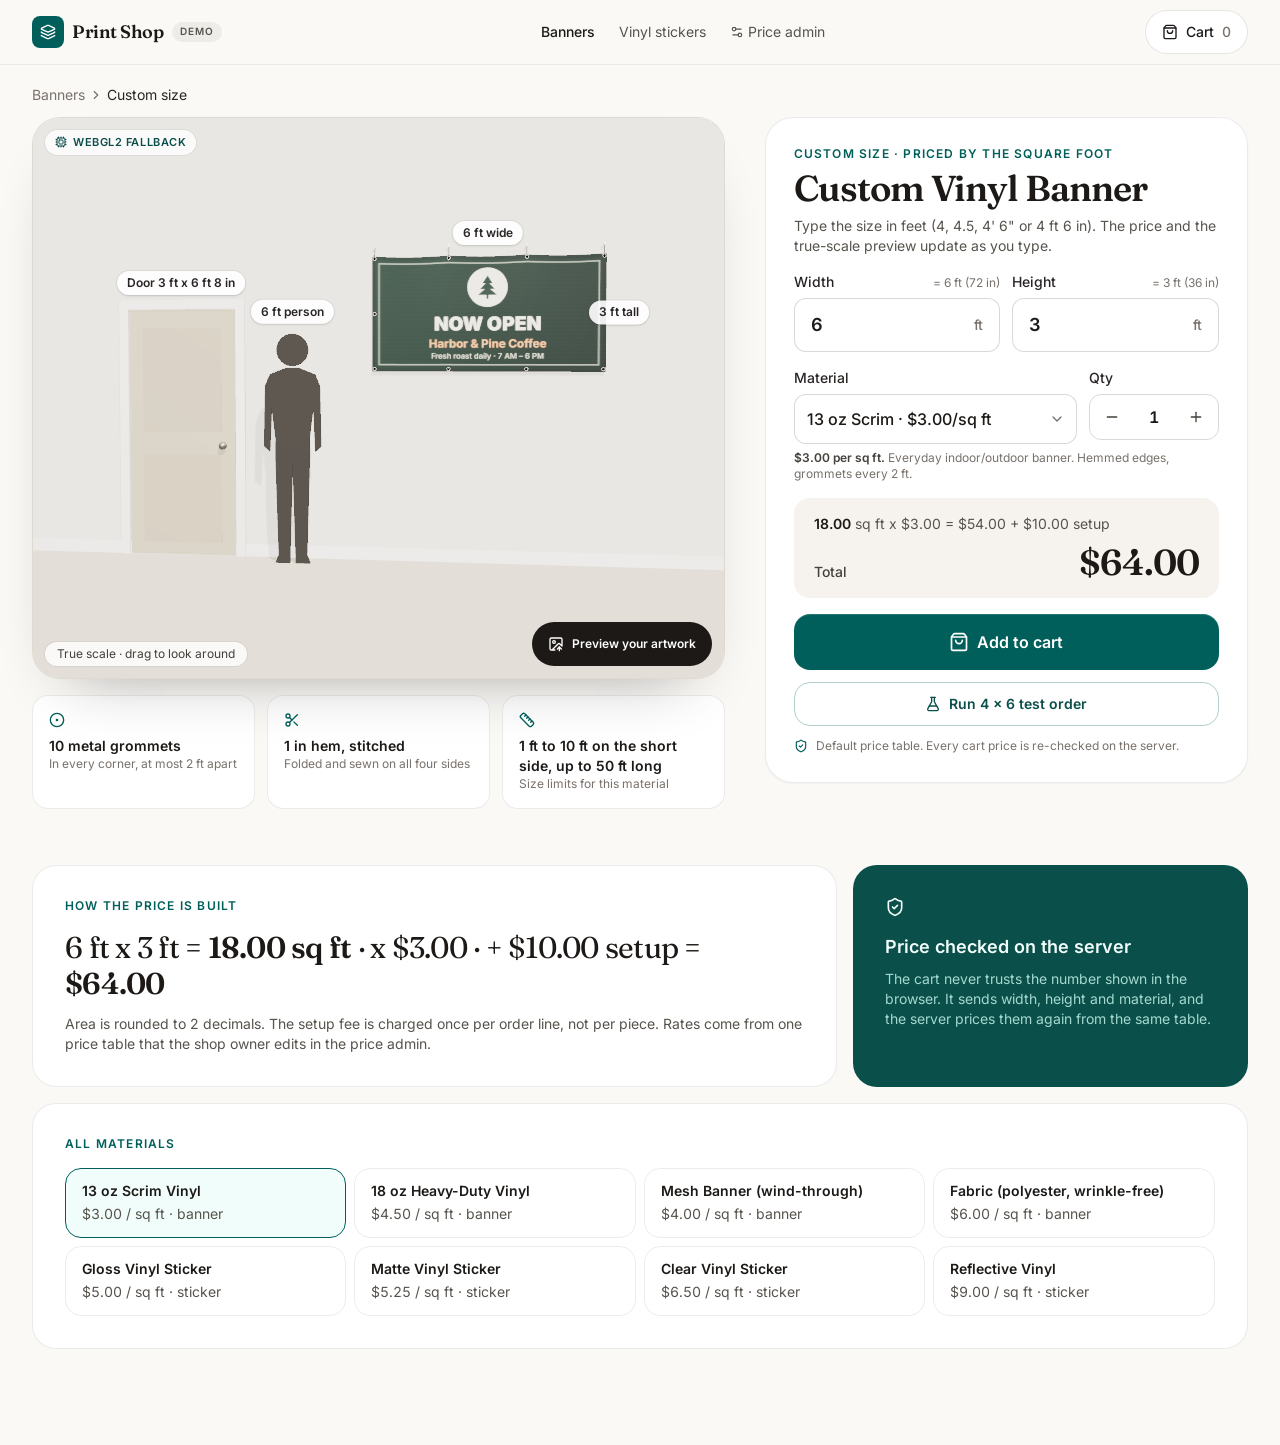
==== commit dde935c3: "Realism pass for v2: Blender Cycles storefront plate, HDRI, PBR wall and pavement, AO/bloom/AgX, clo" ====
--- a/v1/index.html
+++ b/v1/index.html
@@ -10,7 +10,7 @@
     <script type="module" crossorigin src="../assets/v1.js"></script>
     <link rel="modulepreload" crossorigin href="../assets/jsx-runtime-gIu11lYc.js">
     <link rel="modulepreload" crossorigin href="../assets/materials-CI_4_UNY.js">
-    <link rel="modulepreload" crossorigin href="../assets/mount-CDTa-aXr.js">
+    <link rel="modulepreload" crossorigin href="../assets/mount-B-X6CBNa.js">
     <link rel="modulepreload" crossorigin href="../assets/ruler-DMahYJf9.js">
     <link rel="modulepreload" crossorigin href="../assets/settings-2-D1UVJtcA.js">
     <link rel="stylesheet" crossorigin href="../assets/jsx-runtime.css">
--- a/assets/mount.css
+++ b/assets/mount.css
@@ -1,2 +1,2 @@
 /*! tailwindcss v4.3.5 | MIT License | https://tailwindcss.com */
-@layer properties{@supports (((-webkit-hyphens:none)) and (not (margin-trim:block))) or ((-moz-orient:inline) and (not (color:rgb(from red r g b)))){*,:before,:after,::backdrop{--tw-translate-x:0;--tw-translate-y:0;--tw-translate-z:0;--tw-rotate-x:initial;--tw-rotate-y:initial;--tw-rotate-z:initial;--tw-skew-x:initial;--tw-skew-y:initial;--tw-space-y-reverse:0;--tw-divide-y-reverse:0;--tw-border-style:solid;--tw-leading:initial;--tw-font-weight:initial;--tw-tracking:initial;--tw-ordinal:initial;--tw-slashed-zero:initial;--tw-numeric-figure:initial;--tw-numeric-spacing:initial;--tw-numeric-fraction:initial;--tw-shadow:0 0 #0000;--tw-shadow-color:initial;--tw-shadow-alpha:100%;--tw-inset-shadow:0 0 #0000;--tw-inset-shadow-color:initial;--tw-inset-shadow-alpha:100%;--tw-ring-color:initial;--tw-ring-shadow:0 0 #0000;--tw-inset-ring-color:initial;--tw-inset-ring-shadow:0 0 #0000;--tw-ring-inset:initial;--tw-ring-offset-width:0px;--tw-ring-offset-color:#fff;--tw-ring-offset-shadow:0 0 #0000;--tw-backdrop-blur:initial;--tw-backdrop-brightness:initial;--tw-backdrop-contrast:initial;--tw-backdrop-grayscale:initial;--tw-backdrop-hue-rotate:initial;--tw-backdrop-invert:initial;--tw-backdrop-opacity:initial;--tw-backdrop-saturate:initial;--tw-backdrop-sepia:initial;--tw-duration:initial}}}@layer theme{:root,:host{--font-sans:"Inter Variable", "Segoe UI", Roboto, Arial, sans-serif;--color-amber-50:oklch(98.7% .022 95.277);--color-amber-200:oklch(92.4% .12 95.746);--color-amber-300:oklch(87.9% .169 91.605);--color-amber-900:oklch(41.4% .112 45.904);--color-emerald-50:oklch(97.9% .021 166.113);--color-emerald-900:oklch(37.8% .077 168.94);--color-teal-50:oklch(98.4% .014 180.72);--color-teal-100:oklch(95.3% .051 180.801);--color-teal-800:oklch(43.7% .078 188.216);--color-teal-900:oklch(38.6% .063 188.416);--color-indigo-50:oklch(96.2% .018 272.314);--color-indigo-100:oklch(93% .034 272.788);--color-indigo-800:oklch(39.8% .195 277.366);--color-indigo-900:oklch(35.9% .144 278.697);--color-indigo-950:oklch(25.7% .09 281.288);--color-rose-50:oklch(96.9% .015 12.422);--color-rose-300:oklch(81% .117 11.638);--color-rose-400:oklch(71.2% .194 13.428);--color-rose-500:oklch(64.5% .246 16.439);--color-rose-600:oklch(58.6% .253 17.585);--color-rose-700:oklch(51.4% .222 16.935);--color-rose-800:oklch(45.5% .188 13.697);--color-slate-50:oklch(98.4% .003 247.858);--color-slate-100:oklch(96.8% .007 247.896);--color-slate-200:oklch(92.9% .013 255.508);--color-slate-300:oklch(86.9% .022 252.894);--color-slate-500:oklch(55.4% .046 257.417);--color-slate-600:oklch(44.6% .043 257.281);--color-slate-700:oklch(37.2% .044 257.287);--color-slate-900:oklch(20.8% .042 265.755);--color-zinc-50:oklch(98.5% 0 none);--color-zinc-100:oklch(96.7% .001 286.375);--color-zinc-200:oklch(92% .004 286.32);--color-zinc-300:oklch(87.1% .006 286.286);--color-zinc-400:oklch(70.5% .015 286.067);--color-zinc-700:oklch(37% .013 285.805);--color-zinc-900:oklch(21% .006 285.885);--color-zinc-950:oklch(14.1% .005 285.823);--color-stone-300:oklch(86.9% .005 56.366);--color-stone-400:oklch(70.9% .01 56.259);--color-stone-500:oklch(55.3% .013 58.071);--color-stone-600:oklch(44.4% .011 73.639);--color-stone-700:oklch(37.4% .01 67.558);--color-stone-800:oklch(26.8% .007 34.298);--color-stone-900:oklch(21.6% .006 56.043);--color-black:#000;--color-white:#fff;--spacing:.25rem;--container-xs:20rem;--container-2xl:42rem;--container-3xl:48rem;--container-4xl:56rem;--container-6xl:72rem;--container-7xl:80rem;--text-xs:.75rem;--text-xs--line-height:calc(1 / .75);--text-sm:.875rem;--text-sm--line-height:calc(1.25 / .875);--text-base:1rem;--text-base--line-height:calc(1.5 / 1);--text-lg:1.125rem;--text-lg--line-height:calc(1.75 / 1.125);--text-xl:1.25rem;--text-xl--line-height:calc(1.75 / 1.25);--text-2xl:1.5rem;--text-2xl--line-height:calc(2 / 1.5);--text-3xl:1.875rem;--text-3xl--line-height:calc(2.25 / 1.875);--text-4xl:2.25rem;--text-4xl--line-height:calc(2.5 / 2.25);--text-6xl:3.75rem;--text-6xl--line-height:1;--text-7xl:4.5rem;--text-7xl--line-height:1;--font-weight-normal:400;--font-weight-medium:500;--font-weight-semibold:600;--font-weight-bold:700;--font-weight-extrabold:800;--tracking-tight:-.025em;--tracking-normal:0em;--tracking-wider:.05em;--tracking-widest:.1em;--leading-tight:1.25;--radius-md:.375rem;--radius-lg:.5rem;--radius-xl:.75rem;--radius-2xl:1rem;--radius-3xl:1.5rem;--animate-spin:spin 1s linear infinite;--blur-sm:8px;--blur-md:12px;--blur-xl:24px;--default-transition-duration:.15s;--default-transition-timing-function:cubic-bezier(.4, 0, .2, 1);--font-display:"Fraunces Variable", Georgia, serif;--font-grotesk:"Space Grotesk Variable", "Inter Variable", "Segoe UI", sans-serif}}@layer base{#sqft-pricing{font-family:var(--font-sans);-webkit-font-smoothing:antialiased;-webkit-text-size-adjust:100%;line-height:1.5}#sqft-pricing *,#sqft-pricing :before,#sqft-pricing :after{box-sizing:border-box;border:0 solid;margin:0;padding:0}#sqft-pricing button,#sqft-pricing input,#sqft-pricing select,#sqft-pricing textarea{font:inherit;color:inherit;letter-spacing:inherit;background-color:#0000;border-radius:0}#sqft-pricing button,#sqft-pricing [role=button]{cursor:pointer}#sqft-pricing button:disabled{cursor:not-allowed}#sqft-pricing h1,#sqft-pricing h2,#sqft-pricing h3,#sqft-pricing h4{font-size:inherit;font-weight:inherit}#sqft-pricing ol,#sqft-pricing ul{list-style:none}#sqft-pricing a{color:inherit;-webkit-text-decoration:inherit;-webkit-text-decoration:inherit;-webkit-text-decoration:inherit;text-decoration:inherit}#sqft-pricing img,#sqft-pricing svg,#sqft-pricing canvas{vertical-align:middle;display:block}#sqft-pricing table{border-collapse:collapse;text-indent:0}#sqft-pricing select{appearance:none}#sqft-pricing :focus-visible{outline-offset:2px;outline:2px solid}}@layer components;@layer utilities{.pointer-events-auto{pointer-events:auto}.pointer-events-none{pointer-events:none}.collapse{visibility:collapse}.visible{visibility:visible}.absolute{position:absolute}.fixed{position:fixed}.relative{position:relative}.static{position:static}.sticky{position:sticky}.inset-0{inset:0}.inset-x-0{inset-inline:0}.inset-y-0{inset-block:0}.inset-y-1{inset-block:var(--spacing)}.top-0{top:0}.top-1\/2{top:50%}.top-3{top:calc(var(--spacing) * 3)}.top-4{top:calc(var(--spacing) * 4)}.right-0{right:0}.right-3{right:calc(var(--spacing) * 3)}.right-4{right:calc(var(--spacing) * 4)}.bottom-0{bottom:0}.bottom-3{bottom:calc(var(--spacing) * 3)}.bottom-4{bottom:calc(var(--spacing) * 4)}.bottom-6{bottom:calc(var(--spacing) * 6)}.left-0{left:0}.left-3{left:calc(var(--spacing) * 3)}.left-4{left:calc(var(--spacing) * 4)}.left-\[calc\(\(100vw-430px\)\/2\)\]{left:calc(50vw - 215px)}.z-0{z-index:0}.z-10{z-index:10}.z-20{z-index:20}.z-30{z-index:30}.z-40{z-index:40}.z-\[60\]{z-index:60}.z-\[70\]{z-index:70}.container{width:100%}@media (width>=40rem){.container{max-width:40rem}}@media (width>=48rem){.container{max-width:48rem}}@media (width>=64rem){.container{max-width:64rem}}@media (width>=80rem){.container{max-width:80rem}}@media (width>=96rem){.container{max-width:96rem}}.mx-auto{margin-inline:auto}.-mt-6{margin-top:calc(var(--spacing) * -6)}.mt-0\.5{margin-top:calc(var(--spacing) * .5)}.mt-1{margin-top:var(--spacing)}.mt-1\.5{margin-top:calc(var(--spacing) * 1.5)}.mt-2{margin-top:calc(var(--spacing) * 2)}.mt-3{margin-top:calc(var(--spacing) * 3)}.mt-4{margin-top:calc(var(--spacing) * 4)}.mt-5{margin-top:calc(var(--spacing) * 5)}.mt-6{margin-top:calc(var(--spacing) * 6)}.mt-12{margin-top:calc(var(--spacing) * 12)}.mt-14{margin-top:calc(var(--spacing) * 14)}.mt-16{margin-top:calc(var(--spacing) * 16)}.mr-1{margin-right:var(--spacing)}.mr-1\.5{margin-right:calc(var(--spacing) * 1.5)}.mb-1{margin-bottom:var(--spacing)}.mb-1\.5{margin-bottom:calc(var(--spacing) * 1.5)}.mb-2{margin-bottom:calc(var(--spacing) * 2)}.mb-3{margin-bottom:calc(var(--spacing) * 3)}.mb-4{margin-bottom:calc(var(--spacing) * 4)}.ml-1{margin-left:var(--spacing)}.ml-auto{margin-left:auto}.block{display:block}.flex{display:flex}.grid{display:grid}.hidden{display:none}.inline{display:inline}.inline-flex{display:inline-flex}.table{display:table}.aspect-\[4\/3\]{aspect-ratio:4/3}.h-3{height:calc(var(--spacing) * 3)}.h-3\.5{height:calc(var(--spacing) * 3.5)}.h-4{height:calc(var(--spacing) * 4)}.h-5{height:calc(var(--spacing) * 5)}.h-6{height:calc(var(--spacing) * 6)}.h-7{height:calc(var(--spacing) * 7)}.h-8{height:calc(var(--spacing) * 8)}.h-40{height:calc(var(--spacing) * 40)}.h-\[54vh\]{height:54vh}.h-\[260px\]{height:260px}.h-full{height:100%}.max-h-\[92dvh\]{max-height:92dvh}.min-h-11{min-height:calc(var(--spacing) * 11)}.min-h-12{min-height:calc(var(--spacing) * 12)}.min-h-\[320px\]{min-height:320px}.min-h-screen{min-height:100vh}.w-3{width:calc(var(--spacing) * 3)}.w-3\.5{width:calc(var(--spacing) * 3.5)}.w-4{width:calc(var(--spacing) * 4)}.w-5{width:calc(var(--spacing) * 5)}.w-6{width:calc(var(--spacing) * 6)}.w-7{width:calc(var(--spacing) * 7)}.w-8{width:calc(var(--spacing) * 8)}.w-10{width:calc(var(--spacing) * 10)}.w-12{width:calc(var(--spacing) * 12)}.w-16{width:calc(var(--spacing) * 16)}.w-24{width:calc(var(--spacing) * 24)}.w-\[calc\(50\%-4px\)\]{width:calc(50% - 4px)}.w-\[min\(360px\,calc\(100vw-32px\)\)\]{width:min(360px,100vw - 32px)}.w-full{width:100%}.max-w-2xl{max-width:var(--container-2xl)}.max-w-3xl{max-width:var(--container-3xl)}.max-w-4xl{max-width:var(--container-4xl)}.max-w-6xl{max-width:var(--container-6xl)}.max-w-7xl{max-width:var(--container-7xl)}.max-w-40{max-width:calc(var(--spacing) * 40)}.max-w-\[440px\]{max-width:440px}.max-w-xs{max-width:var(--container-xs)}.min-w-0{min-width:0}.min-w-11{min-width:calc(var(--spacing) * 11)}.min-w-40{min-width:calc(var(--spacing) * 40)}.min-w-\[920px\]{min-width:920px}.flex-1{flex:1}.shrink{flex-shrink:1}.shrink-0{flex-shrink:0}.-translate-x-1\/2{--tw-translate-x:calc(calc(1 / 2 * 100%) * -1);translate:var(--tw-translate-x) var(--tw-translate-y)}.-translate-y-1\/2{--tw-translate-y:calc(calc(1 / 2 * 100%) * -1);translate:var(--tw-translate-x) var(--tw-translate-y)}.rotate-90{rotate:90deg}.rotate-180{rotate:180deg}.transform{transform:var(--tw-rotate-x, ) var(--tw-rotate-y, ) var(--tw-rotate-z, ) var(--tw-skew-x, ) var(--tw-skew-y, )}.animate-spin{animation:var(--animate-spin)}.cursor-pointer{cursor:pointer}.list-disc{list-style-type:disc}.grid-cols-1{grid-template-columns:repeat(1,minmax(0,1fr))}.grid-cols-2{grid-template-columns:repeat(2,minmax(0,1fr))}.grid-cols-3{grid-template-columns:repeat(3,minmax(0,1fr))}.grid-cols-4{grid-template-columns:repeat(4,minmax(0,1fr))}.flex-col{flex-direction:column}.flex-wrap{flex-wrap:wrap}.place-items-center{place-items:center}.items-baseline{align-items:baseline}.items-center{align-items:center}.items-end{align-items:flex-end}.items-start{align-items:flex-start}.justify-between{justify-content:space-between}.justify-center{justify-content:center}.gap-1{gap:var(--spacing)}.gap-1\.5{gap:calc(var(--spacing) * 1.5)}.gap-2{gap:calc(var(--spacing) * 2)}.gap-3{gap:calc(var(--spacing) * 3)}.gap-4{gap:calc(var(--spacing) * 4)}.gap-5{gap:calc(var(--spacing) * 5)}.gap-6{gap:calc(var(--spacing) * 6)}:where(.space-y-1>:not(:last-child)){--tw-space-y-reverse:0;margin-block-start:calc(var(--spacing) * var(--tw-space-y-reverse));margin-block-end:calc(var(--spacing) * calc(1 - var(--tw-space-y-reverse)))}:where(.space-y-2>:not(:last-child)){--tw-space-y-reverse:0;margin-block-start:calc(calc(var(--spacing) * 2) * var(--tw-space-y-reverse));margin-block-end:calc(calc(var(--spacing) * 2) * calc(1 - var(--tw-space-y-reverse)))}:where(.space-y-3>:not(:last-child)){--tw-space-y-reverse:0;margin-block-start:calc(calc(var(--spacing) * 3) * var(--tw-space-y-reverse));margin-block-end:calc(calc(var(--spacing) * 3) * calc(1 - var(--tw-space-y-reverse)))}:where(.space-y-4>:not(:last-child)){--tw-space-y-reverse:0;margin-block-start:calc(calc(var(--spacing) * 4) * var(--tw-space-y-reverse));margin-block-end:calc(calc(var(--spacing) * 4) * calc(1 - var(--tw-space-y-reverse)))}:where(.space-y-5>:not(:last-child)){--tw-space-y-reverse:0;margin-block-start:calc(calc(var(--spacing) * 5) * var(--tw-space-y-reverse));margin-block-end:calc(calc(var(--spacing) * 5) * calc(1 - var(--tw-space-y-reverse)))}:where(.divide-y>:not(:last-child)){--tw-divide-y-reverse:0;border-bottom-style:var(--tw-border-style);border-top-style:var(--tw-border-style);border-top-width:calc(1px * var(--tw-divide-y-reverse));border-bottom-width:calc(1px * calc(1 - var(--tw-divide-y-reverse)))}:where(.divide-slate-200>:not(:last-child)){border-color:var(--color-slate-200)}.truncate{text-overflow:ellipsis;white-space:nowrap;overflow:hidden}.overflow-hidden{overflow:hidden}.overflow-x-auto{overflow-x:auto}.overflow-y-auto{overflow-y:auto}.rounded{border-radius:.25rem}.rounded-2xl{border-radius:var(--radius-2xl)}.rounded-\[24px\]{border-radius:24px}.rounded-\[28px\]{border-radius:28px}.rounded-full{border-radius:2147483647px}.rounded-lg{border-radius:var(--radius-lg)}.rounded-md{border-radius:var(--radius-md)}.rounded-xl{border-radius:var(--radius-xl)}.rounded-t-3xl{border-top-left-radius:var(--radius-3xl);border-top-right-radius:var(--radius-3xl)}.rounded-t-\[28px\]{border-top-left-radius:28px;border-top-right-radius:28px}.border{border-style:var(--tw-border-style);border-width:1px}.border-y{border-block-style:var(--tw-border-style);border-block-width:1px}.border-t{border-top-style:var(--tw-border-style);border-top-width:1px}.border-b{border-bottom-style:var(--tw-border-style);border-bottom-width:1px}.border-dashed{--tw-border-style:dashed;border-style:dashed}.border-black\/10{border-color:#0000001a}@supports (color:color-mix(in lab, red, red)){.border-black\/10{border-color:color-mix(in oklab, var(--color-black) 10%, transparent)}}.border-black\/15{border-color:#00000026}@supports (color:color-mix(in lab, red, red)){.border-black\/15{border-color:color-mix(in oklab, var(--color-black) 15%, transparent)}}.border-black\/\[0\.06\]{border-color:#0000000f}@supports (color:color-mix(in lab, red, red)){.border-black\/\[0\.06\]{border-color:color-mix(in oklab, var(--color-black) 6%, transparent)}}.border-black\/\[0\.08\]{border-color:#00000014}@supports (color:color-mix(in lab, red, red)){.border-black\/\[0\.08\]{border-color:color-mix(in oklab, var(--color-black) 8%, transparent)}}.border-indigo-800{border-color:var(--color-indigo-800)}.border-rose-400\/80{border-color:#ff667fcc}@supports (color:color-mix(in lab, red, red)){.border-rose-400\/80{border-color:color-mix(in oklab, var(--color-rose-400) 80%, transparent)}}.border-rose-500{border-color:var(--color-rose-500)}.border-slate-100{border-color:var(--color-slate-100)}.border-slate-200{border-color:var(--color-slate-200)}.border-slate-300{border-color:var(--color-slate-300)}.border-teal-800{border-color:var(--color-teal-800)}.border-teal-800\/30{border-color:#005f5a4d}@supports (color:color-mix(in lab, red, red)){.border-teal-800\/30{border-color:color-mix(in oklab, var(--color-teal-800) 30%, transparent)}}.border-white\/10{border-color:#ffffff1a}@supports (color:color-mix(in lab, red, red)){.border-white\/10{border-color:color-mix(in oklab, var(--color-white) 10%, transparent)}}.border-white\/15{border-color:#ffffff26}@supports (color:color-mix(in lab, red, red)){.border-white\/15{border-color:color-mix(in oklab, var(--color-white) 15%, transparent)}}.bg-\[\#FAF9F6\]{background-color:#faf9f6}.bg-\[\#FAF9F6\]\/80{background-color:oklab(98.2049% -.000103652 .00410831/.8)}.bg-\[\#FAF9F6\]\/95{background-color:oklab(98.2049% -.000103652 .00410831/.95)}.bg-\[\#b55330\]{background-color:#b55330}.bg-\[\#f1ece4\]{background-color:#f1ece4}.bg-\[\#f5f3ee\]{background-color:#f5f3ee}.bg-\[\#f6f3ee\]{background-color:#f6f3ee}.bg-amber-50{background-color:var(--color-amber-50)}.bg-amber-300{background-color:var(--color-amber-300)}.bg-amber-300\/10{background-color:#ffd2361a}@supports (color:color-mix(in lab, red, red)){.bg-amber-300\/10{background-color:color-mix(in oklab, var(--color-amber-300) 10%, transparent)}}.bg-black\/5{background-color:#0000000d}@supports (color:color-mix(in lab, red, red)){.bg-black\/5{background-color:color-mix(in oklab, var(--color-black) 5%, transparent)}}.bg-black\/60{background-color:#0009}@supports (color:color-mix(in lab, red, red)){.bg-black\/60{background-color:color-mix(in oklab, var(--color-black) 60%, transparent)}}.bg-emerald-50{background-color:var(--color-emerald-50)}.bg-indigo-50{background-color:var(--color-indigo-50)}.bg-indigo-800{background-color:var(--color-indigo-800)}.bg-indigo-900{background-color:var(--color-indigo-900)}.bg-indigo-950{background-color:var(--color-indigo-950)}.bg-rose-50{background-color:var(--color-rose-50)}.bg-rose-600{background-color:var(--color-rose-600)}.bg-rose-700{background-color:var(--color-rose-700)}.bg-slate-50{background-color:var(--color-slate-50)}.bg-slate-100{background-color:var(--color-slate-100)}.bg-slate-900{background-color:var(--color-slate-900)}.bg-slate-900\/40{background-color:#0f172b66}@supports (color:color-mix(in lab, red, red)){.bg-slate-900\/40{background-color:color-mix(in oklab, var(--color-slate-900) 40%, transparent)}}.bg-stone-900{background-color:var(--color-stone-900)}.bg-stone-900\/30{background-color:#1c19174d}@supports (color:color-mix(in lab, red, red)){.bg-stone-900\/30{background-color:color-mix(in oklab, var(--color-stone-900) 30%, transparent)}}.bg-teal-50{background-color:var(--color-teal-50)}.bg-teal-800{background-color:var(--color-teal-800)}.bg-teal-900{background-color:var(--color-teal-900)}.bg-transparent{background-color:#0000}.bg-white{background-color:var(--color-white)}.bg-white\/5{background-color:#ffffff0d}@supports (color:color-mix(in lab, red, red)){.bg-white\/5{background-color:color-mix(in oklab, var(--color-white) 5%, transparent)}}.bg-white\/10{background-color:#ffffff1a}@supports (color:color-mix(in lab, red, red)){.bg-white\/10{background-color:color-mix(in oklab, var(--color-white) 10%, transparent)}}.bg-white\/15{background-color:#ffffff26}@supports (color:color-mix(in lab, red, red)){.bg-white\/15{background-color:color-mix(in oklab, var(--color-white) 15%, transparent)}}.bg-white\/80{background-color:#fffc}@supports (color:color-mix(in lab, red, red)){.bg-white\/80{background-color:color-mix(in oklab, var(--color-white) 80%, transparent)}}.bg-white\/90{background-color:#ffffffe6}@supports (color:color-mix(in lab, red, red)){.bg-white\/90{background-color:color-mix(in oklab, var(--color-white) 90%, transparent)}}.bg-white\/95{background-color:#fffffff2}@supports (color:color-mix(in lab, red, red)){.bg-white\/95{background-color:color-mix(in oklab, var(--color-white) 95%, transparent)}}.bg-white\/\[0\.04\]{background-color:#ffffff0a}@supports (color:color-mix(in lab, red, red)){.bg-white\/\[0\.04\]{background-color:color-mix(in oklab, var(--color-white) 4%, transparent)}}.bg-zinc-100{background-color:var(--color-zinc-100)}.bg-zinc-900{background-color:var(--color-zinc-900)}.bg-zinc-950{background-color:var(--color-zinc-950)}.bg-zinc-950\/70{background-color:#09090bb3}@supports (color:color-mix(in lab, red, red)){.bg-zinc-950\/70{background-color:color-mix(in oklab, var(--color-zinc-950) 70%, transparent)}}.bg-zinc-950\/95{background-color:#09090bf2}@supports (color:color-mix(in lab, red, red)){.bg-zinc-950\/95{background-color:color-mix(in oklab, var(--color-zinc-950) 95%, transparent)}}.bg-\[linear-gradient\(135deg\,\#1f3b2d\,\#2f5a44\)\]{background-image:linear-gradient(135deg,#1f3b2d,#2f5a44)}.bg-\[linear-gradient\(135deg\,\#16291f\,\#3b6b52\)\]{background-image:linear-gradient(135deg,#16291f,#3b6b52)}.bg-\[linear-gradient\(135deg\,\#c4572e\,\#e9a77c\)\]{background-image:linear-gradient(135deg,#c4572e,#e9a77c)}.bg-\[linear-gradient\(135deg\,\#f4c430\,\#fff3c4_45\%\,\#f4c430\)\]{background-image:linear-gradient(135deg,#f4c430,#fff3c4 45%,#f4c430)}.bg-\[radial-gradient\(circle\,\#09090b_28\%\,transparent_30\%\)\,linear-gradient\(\#2f5a44\,\#2f5a44\)\]{background-image:radial-gradient(circle,#09090b 28%,#0000 30%),linear-gradient(#2f5a44,#2f5a44)}.bg-\[radial-gradient\(ellipse_at_top\,rgba\(252\,211\,77\,0\.08\)\,transparent_60\%\)\]{background-image:radial-gradient(at top,#fcd34d14,#0000 60%)}.bg-\[repeating-linear-gradient\(45deg\,\#2f5a44_0_2px\,\#284d3a_2px_4px\)\]{background-image:repeating-linear-gradient(45deg,#2f5a44 0 2px,#284d3a 2px 4px)}.bg-\[length\:6px_6px\,100\%_100\%\]{background-size:6px 6px,100% 100%}.p-1{padding:var(--spacing)}.p-2{padding:calc(var(--spacing) * 2)}.p-3{padding:calc(var(--spacing) * 3)}.p-4{padding:calc(var(--spacing) * 4)}.p-5{padding:calc(var(--spacing) * 5)}.p-6{padding:calc(var(--spacing) * 6)}.p-8{padding:calc(var(--spacing) * 8)}.px-1{padding-inline:var(--spacing)}.px-1\.5{padding-inline:calc(var(--spacing) * 1.5)}.px-2{padding-inline:calc(var(--spacing) * 2)}.px-2\.5{padding-inline:calc(var(--spacing) * 2.5)}.px-3{padding-inline:calc(var(--spacing) * 3)}.px-4{padding-inline:calc(var(--spacing) * 4)}.px-5{padding-inline:calc(var(--spacing) * 5)}.px-6{padding-inline:calc(var(--spacing) * 6)}.px-8{padding-inline:calc(var(--spacing) * 8)}.py-0\.5{padding-block:calc(var(--spacing) * .5)}.py-1{padding-block:var(--spacing)}.py-1\.5{padding-block:calc(var(--spacing) * 1.5)}.py-2{padding-block:calc(var(--spacing) * 2)}.py-2\.5{padding-block:calc(var(--spacing) * 2.5)}.py-3{padding-block:calc(var(--spacing) * 3)}.py-3\.5{padding-block:calc(var(--spacing) * 3.5)}.py-4{padding-block:calc(var(--spacing) * 4)}.py-5{padding-block:calc(var(--spacing) * 5)}.py-6{padding-block:calc(var(--spacing) * 6)}.py-14{padding-block:calc(var(--spacing) * 14)}.pt-3{padding-top:calc(var(--spacing) * 3)}.pt-4{padding-top:calc(var(--spacing) * 4)}.pt-7{padding-top:calc(var(--spacing) * 7)}.pt-10{padding-top:calc(var(--spacing) * 10)}.pr-4{padding-right:calc(var(--spacing) * 4)}.pr-9{padding-right:calc(var(--spacing) * 9)}.pb-4{padding-bottom:calc(var(--spacing) * 4)}.pb-24{padding-bottom:calc(var(--spacing) * 24)}.pb-32{padding-bottom:calc(var(--spacing) * 32)}.pl-3{padding-left:calc(var(--spacing) * 3)}.text-center{text-align:center}.text-left{text-align:left}.text-right{text-align:right}.align-top{vertical-align:top}.font-display{font-family:var(--font-display)}.font-grotesk{font-family:var(--font-grotesk)}.font-sans{font-family:var(--font-sans)}.text-2xl{font-size:var(--text-2xl);line-height:var(--tw-leading,var(--text-2xl--line-height))}.text-3xl{font-size:var(--text-3xl);line-height:var(--tw-leading,var(--text-3xl--line-height))}.text-4xl{font-size:var(--text-4xl);line-height:var(--tw-leading,var(--text-4xl--line-height))}.text-base{font-size:var(--text-base);line-height:var(--tw-leading,var(--text-base--line-height))}.text-lg{font-size:var(--text-lg);line-height:var(--tw-leading,var(--text-lg--line-height))}.text-sm{font-size:var(--text-sm);line-height:var(--tw-leading,var(--text-sm--line-height))}.text-xl{font-size:var(--text-xl);line-height:var(--tw-leading,var(--text-xl--line-height))}.text-xs{font-size:var(--text-xs);line-height:var(--tw-leading,var(--text-xs--line-height))}.text-\[10px\]{font-size:10px}.text-\[11px\]{font-size:11px}.leading-tight{--tw-leading:var(--leading-tight);line-height:var(--leading-tight)}.font-bold{--tw-font-weight:var(--font-weight-bold);font-weight:var(--font-weight-bold)}.font-extrabold{--tw-font-weight:var(--font-weight-extrabold);font-weight:var(--font-weight-extrabold)}.font-medium{--tw-font-weight:var(--font-weight-medium);font-weight:var(--font-weight-medium)}.font-normal{--tw-font-weight:var(--font-weight-normal);font-weight:var(--font-weight-normal)}.font-semibold{--tw-font-weight:var(--font-weight-semibold);font-weight:var(--font-weight-semibold)}.tracking-normal{--tw-tracking:var(--tracking-normal);letter-spacing:var(--tracking-normal)}.tracking-tight{--tw-tracking:var(--tracking-tight);letter-spacing:var(--tracking-tight)}.tracking-wider{--tw-tracking:var(--tracking-wider);letter-spacing:var(--tracking-wider)}.tracking-widest{--tw-tracking:var(--tracking-widest);letter-spacing:var(--tracking-widest)}.whitespace-nowrap{white-space:nowrap}.text-amber-200{color:var(--color-amber-200)}.text-amber-300{color:var(--color-amber-300)}.text-amber-900{color:var(--color-amber-900)}.text-emerald-900{color:var(--color-emerald-900)}.text-indigo-100{color:var(--color-indigo-100)}.text-indigo-800{color:var(--color-indigo-800)}.text-indigo-900{color:var(--color-indigo-900)}.text-rose-300{color:var(--color-rose-300)}.text-rose-700{color:var(--color-rose-700)}.text-rose-800{color:var(--color-rose-800)}.text-slate-500{color:var(--color-slate-500)}.text-slate-600{color:var(--color-slate-600)}.text-slate-700{color:var(--color-slate-700)}.text-slate-900{color:var(--color-slate-900)}.text-stone-400{color:var(--color-stone-400)}.text-stone-500{color:var(--color-stone-500)}.text-stone-600{color:var(--color-stone-600)}.text-stone-700{color:var(--color-stone-700)}.text-stone-800{color:var(--color-stone-800)}.text-stone-900{color:var(--color-stone-900)}.text-teal-50{color:var(--color-teal-50)}.text-teal-100\/70{color:#cbfbf1b3}@supports (color:color-mix(in lab, red, red)){.text-teal-100\/70{color:color-mix(in oklab, var(--color-teal-100) 70%, transparent)}}.text-teal-100\/80{color:#cbfbf1cc}@supports (color:color-mix(in lab, red, red)){.text-teal-100\/80{color:color-mix(in oklab, var(--color-teal-100) 80%, transparent)}}.text-teal-800{color:var(--color-teal-800)}.text-teal-900{color:var(--color-teal-900)}.text-white{color:var(--color-white)}.text-zinc-50{color:var(--color-zinc-50)}.text-zinc-100{color:var(--color-zinc-100)}.text-zinc-200{color:var(--color-zinc-200)}.text-zinc-300{color:var(--color-zinc-300)}.text-zinc-400{color:var(--color-zinc-400)}.text-zinc-950{color:var(--color-zinc-950)}.lowercase{text-transform:lowercase}.normal-case{text-transform:none}.uppercase{text-transform:uppercase}.tabular-nums{--tw-numeric-spacing:tabular-nums;font-variant-numeric:var(--tw-ordinal, ) var(--tw-slashed-zero, ) var(--tw-numeric-figure, ) var(--tw-numeric-spacing, ) var(--tw-numeric-fraction, )}.opacity-0{opacity:0}.opacity-60{opacity:.6}.opacity-100{opacity:1}.shadow{--tw-shadow:0 1px 3px 0 var(--tw-shadow-color,#0000001a), 0 1px 2px -1px var(--tw-shadow-color,#0000001a);box-shadow:var(--tw-inset-shadow), var(--tw-inset-ring-shadow), var(--tw-ring-offset-shadow), var(--tw-ring-shadow), var(--tw-shadow)}.shadow-2xl{--tw-shadow:0 25px 50px -12px var(--tw-shadow-color,#00000040);box-shadow:var(--tw-inset-shadow), var(--tw-inset-ring-shadow), var(--tw-ring-offset-shadow), var(--tw-ring-shadow), var(--tw-shadow)}.shadow-\[0_-8px_24px_-12px_rgba\(15\,23\,42\,0\.25\)\]{--tw-shadow:0 -8px 24px -12px var(--tw-shadow-color,#0f172a40);box-shadow:var(--tw-inset-shadow), var(--tw-inset-ring-shadow), var(--tw-ring-offset-shadow), var(--tw-ring-shadow), var(--tw-shadow)}.shadow-\[0_-10px_30px_-15px_rgba\(28\,25\,23\,0\.35\)\]{--tw-shadow:0 -10px 30px -15px var(--tw-shadow-color,#1c191759);box-shadow:var(--tw-inset-shadow), var(--tw-inset-ring-shadow), var(--tw-ring-offset-shadow), var(--tw-ring-shadow), var(--tw-shadow)}.shadow-\[0_1px_0_0_rgba\(255\,255\,255\,0\.8\)_inset\,0_30px_60px_-40px_rgba\(28\,25\,23\,0\.45\)\]{--tw-shadow:0 1px 0 0 var(--tw-shadow-color,#fffc) inset, 0 30px 60px -40px var(--tw-shadow-color,#1c191773);box-shadow:var(--tw-inset-shadow), var(--tw-inset-ring-shadow), var(--tw-ring-offset-shadow), var(--tw-ring-shadow), var(--tw-shadow)}.shadow-\[0_1px_2px_rgba\(0\,0\,0\,0\.04\)\]{--tw-shadow:0 1px 2px var(--tw-shadow-color,#0000000a);box-shadow:var(--tw-inset-shadow), var(--tw-inset-ring-shadow), var(--tw-ring-offset-shadow), var(--tw-ring-shadow), var(--tw-shadow)}.shadow-\[0_6px_20px_-6px_rgba\(252\,211\,77\,0\.6\)\]{--tw-shadow:0 6px 20px -6px var(--tw-shadow-color,#fcd34d99);box-shadow:var(--tw-inset-shadow), var(--tw-inset-ring-shadow), var(--tw-ring-offset-shadow), var(--tw-ring-shadow), var(--tw-shadow)}.shadow-\[0_20px_50px_-20px_rgba\(252\,211\,77\,0\.7\)\]{--tw-shadow:0 20px 50px -20px var(--tw-shadow-color,#fcd34db3);box-shadow:var(--tw-inset-shadow), var(--tw-inset-ring-shadow), var(--tw-ring-offset-shadow), var(--tw-ring-shadow), var(--tw-shadow)}.shadow-\[inset_0_1px_0_0_rgba\(255\,255\,255\,0\.15\)\]{--tw-shadow:inset 0 1px 0 0 var(--tw-shadow-color,#ffffff26);box-shadow:var(--tw-inset-shadow), var(--tw-inset-ring-shadow), var(--tw-ring-offset-shadow), var(--tw-ring-shadow), var(--tw-shadow)}.shadow-lg{--tw-shadow:0 10px 15px -3px var(--tw-shadow-color,#0000001a), 0 4px 6px -4px var(--tw-shadow-color,#0000001a);box-shadow:var(--tw-inset-shadow), var(--tw-inset-ring-shadow), var(--tw-ring-offset-shadow), var(--tw-ring-shadow), var(--tw-shadow)}.shadow-sm{--tw-shadow:0 1px 3px 0 var(--tw-shadow-color,#0000001a), 0 1px 2px -1px var(--tw-shadow-color,#0000001a);box-shadow:var(--tw-inset-shadow), var(--tw-inset-ring-shadow), var(--tw-ring-offset-shadow), var(--tw-ring-shadow), var(--tw-shadow)}.ring,.ring-1{--tw-ring-shadow:var(--tw-ring-inset, ) 0 0 0 calc(1px + var(--tw-ring-offset-width)) var(--tw-ring-color,currentcolor);box-shadow:var(--tw-inset-shadow), var(--tw-inset-ring-shadow), var(--tw-ring-offset-shadow), var(--tw-ring-shadow), var(--tw-shadow)}.ring-2{--tw-ring-shadow:var(--tw-ring-inset, ) 0 0 0 calc(2px + var(--tw-ring-offset-width)) var(--tw-ring-color,currentcolor);box-shadow:var(--tw-inset-shadow), var(--tw-inset-ring-shadow), var(--tw-ring-offset-shadow), var(--tw-ring-shadow), var(--tw-shadow)}.ring-amber-300{--tw-ring-color:var(--color-amber-300)}.ring-amber-300\/50{--tw-ring-color:#ffd23680}@supports (color:color-mix(in lab, red, red)){.ring-amber-300\/50{--tw-ring-color:color-mix(in oklab, var(--color-amber-300) 50%, transparent)}}.ring-black\/5{--tw-ring-color:#0000000d}@supports (color:color-mix(in lab, red, red)){.ring-black\/5{--tw-ring-color:color-mix(in oklab, var(--color-black) 5%, transparent)}}.ring-black\/10{--tw-ring-color:#0000001a}@supports (color:color-mix(in lab, red, red)){.ring-black\/10{--tw-ring-color:color-mix(in oklab, var(--color-black) 10%, transparent)}}.ring-black\/\[0\.06\]{--tw-ring-color:#0000000f}@supports (color:color-mix(in lab, red, red)){.ring-black\/\[0\.06\]{--tw-ring-color:color-mix(in oklab, var(--color-black) 6%, transparent)}}.ring-slate-200{--tw-ring-color:var(--color-slate-200)}.ring-white{--tw-ring-color:var(--color-white)}.ring-white\/10{--tw-ring-color:#ffffff1a}@supports (color:color-mix(in lab, red, red)){.ring-white\/10{--tw-ring-color:color-mix(in oklab, var(--color-white) 10%, transparent)}}.ring-white\/15{--tw-ring-color:#ffffff26}@supports (color:color-mix(in lab, red, red)){.ring-white\/15{--tw-ring-color:color-mix(in oklab, var(--color-white) 15%, transparent)}}.ring-white\/40{--tw-ring-color:#fff6}@supports (color:color-mix(in lab, red, red)){.ring-white\/40{--tw-ring-color:color-mix(in oklab, var(--color-white) 40%, transparent)}}.ring-white\/90{--tw-ring-color:#ffffffe6}@supports (color:color-mix(in lab, red, red)){.ring-white\/90{--tw-ring-color:color-mix(in oklab, var(--color-white) 90%, transparent)}}.backdrop-blur-md{--tw-backdrop-blur:blur(var(--blur-md));-webkit-backdrop-filter:var(--tw-backdrop-blur, ) var(--tw-backdrop-brightness, ) var(--tw-backdrop-contrast, ) var(--tw-backdrop-grayscale, ) var(--tw-backdrop-hue-rotate, ) var(--tw-backdrop-invert, ) var(--tw-backdrop-opacity, ) var(--tw-backdrop-saturate, ) var(--tw-backdrop-sepia, );backdrop-filter:var(--tw-backdrop-blur, ) var(--tw-backdrop-brightness, ) var(--tw-backdrop-contrast, ) var(--tw-backdrop-grayscale, ) var(--tw-backdrop-hue-rotate, ) var(--tw-backdrop-invert, ) var(--tw-backdrop-opacity, ) var(--tw-backdrop-saturate, ) var(--tw-backdrop-sepia, )}.backdrop-blur-sm{--tw-backdrop-blur:blur(var(--blur-sm));-webkit-backdrop-filter:var(--tw-backdrop-blur, ) var(--tw-backdrop-brightness, ) var(--tw-backdrop-contrast, ) var(--tw-backdrop-grayscale, ) var(--tw-backdrop-hue-rotate, ) var(--tw-backdrop-invert, ) var(--tw-backdrop-opacity, ) var(--tw-backdrop-saturate, ) var(--tw-backdrop-sepia, );backdrop-filter:var(--tw-backdrop-blur, ) var(--tw-backdrop-brightness, ) var(--tw-backdrop-contrast, ) var(--tw-backdrop-grayscale, ) var(--tw-backdrop-hue-rotate, ) var(--tw-backdrop-invert, ) var(--tw-backdrop-opacity, ) var(--tw-backdrop-saturate, ) var(--tw-backdrop-sepia, )}.backdrop-blur-xl{--tw-backdrop-blur:blur(var(--blur-xl));-webkit-backdrop-filter:var(--tw-backdrop-blur, ) var(--tw-backdrop-brightness, ) var(--tw-backdrop-contrast, ) var(--tw-backdrop-grayscale, ) var(--tw-backdrop-hue-rotate, ) var(--tw-backdrop-invert, ) var(--tw-backdrop-opacity, ) var(--tw-backdrop-saturate, ) var(--tw-backdrop-sepia, );backdrop-filter:var(--tw-backdrop-blur, ) var(--tw-backdrop-brightness, ) var(--tw-backdrop-contrast, ) var(--tw-backdrop-grayscale, ) var(--tw-backdrop-hue-rotate, ) var(--tw-backdrop-invert, ) var(--tw-backdrop-opacity, ) var(--tw-backdrop-saturate, ) var(--tw-backdrop-sepia, )}.transition{transition-property:color,background-color,border-color,outline-color,text-decoration-color,fill,stroke,--tw-gradient-from,--tw-gradient-via,--tw-gradient-to,opacity,box-shadow,transform,translate,scale,rotate,filter,-webkit-backdrop-filter,backdrop-filter,display,content-visibility,overlay,pointer-events;transition-timing-function:var(--tw-ease,var(--default-transition-timing-function));transition-duration:var(--tw-duration,var(--default-transition-duration))}.transition-colors{transition-property:color,background-color,border-color,outline-color,text-decoration-color,fill,stroke,--tw-gradient-from,--tw-gradient-via,--tw-gradient-to;transition-timing-function:var(--tw-ease,var(--default-transition-timing-function));transition-duration:var(--tw-duration,var(--default-transition-duration))}.transition-opacity{transition-property:opacity;transition-timing-function:var(--tw-ease,var(--default-transition-timing-function));transition-duration:var(--tw-duration,var(--default-transition-duration))}.transition-transform{transition-property:transform,translate,scale,rotate;transition-timing-function:var(--tw-ease,var(--default-transition-timing-function));transition-duration:var(--tw-duration,var(--default-transition-duration))}.duration-300{--tw-duration:.3s;transition-duration:.3s}.outline-none{--tw-outline-style:none;outline-style:none}@media (hover:hover){:is(:where(.group):hover .group-hover\:opacity-100){opacity:1}}.focus-within\:border-amber-300:focus-within{border-color:var(--color-amber-300)}.focus-within\:border-teal-800:focus-within{border-color:var(--color-teal-800)}.focus-within\:bg-white\/\[0\.07\]:focus-within{background-color:#ffffff12}@supports (color:color-mix(in lab, red, red)){.focus-within\:bg-white\/\[0\.07\]:focus-within{background-color:color-mix(in oklab, var(--color-white) 7.0%, transparent)}}@media (hover:hover){.hover\:-translate-y-0\.5:hover{--tw-translate-y:calc(var(--spacing) * -.5);translate:var(--tw-translate-x) var(--tw-translate-y)}.hover\:border-black\/20:hover{border-color:#0003}@supports (color:color-mix(in lab, red, red)){.hover\:border-black\/20:hover{border-color:color-mix(in oklab, var(--color-black) 20%, transparent)}}.hover\:border-slate-500:hover{border-color:var(--color-slate-500)}.hover\:bg-amber-200:hover{background-color:var(--color-amber-200)}.hover\:bg-black:hover{background-color:var(--color-black)}.hover\:bg-black\/5:hover{background-color:#0000000d}@supports (color:color-mix(in lab, red, red)){.hover\:bg-black\/5:hover{background-color:color-mix(in oklab, var(--color-black) 5%, transparent)}}.hover\:bg-black\/\[0\.03\]:hover{background-color:#00000008}@supports (color:color-mix(in lab, red, red)){.hover\:bg-black\/\[0\.03\]:hover{background-color:color-mix(in oklab, var(--color-black) 3%, transparent)}}.hover\:bg-black\/\[0\.04\]:hover{background-color:#0000000a}@supports (color:color-mix(in lab, red, red)){.hover\:bg-black\/\[0\.04\]:hover{background-color:color-mix(in oklab, var(--color-black) 4%, transparent)}}.hover\:bg-indigo-900:hover{background-color:var(--color-indigo-900)}.hover\:bg-rose-50:hover{background-color:var(--color-rose-50)}.hover\:bg-slate-50:hover{background-color:var(--color-slate-50)}.hover\:bg-slate-100:hover{background-color:var(--color-slate-100)}.hover\:bg-teal-50:hover{background-color:var(--color-teal-50)}.hover\:bg-teal-900:hover{background-color:var(--color-teal-900)}.hover\:bg-white\/5:hover{background-color:#ffffff0d}@supports (color:color-mix(in lab, red, red)){.hover\:bg-white\/5:hover{background-color:color-mix(in oklab, var(--color-white) 5%, transparent)}}.hover\:bg-white\/10:hover{background-color:#ffffff1a}@supports (color:color-mix(in lab, red, red)){.hover\:bg-white\/10:hover{background-color:color-mix(in oklab, var(--color-white) 10%, transparent)}}.hover\:text-amber-300:hover{color:var(--color-amber-300)}.hover\:text-rose-700:hover{color:var(--color-rose-700)}.hover\:text-stone-900:hover{color:var(--color-stone-900)}.hover\:text-zinc-200:hover{color:var(--color-zinc-200)}.hover\:underline:hover{text-decoration-line:underline}.hover\:shadow-\[0_30px_60px_-40px_rgba\(28\,25\,23\,0\.5\)\]:hover{--tw-shadow:0 30px 60px -40px var(--tw-shadow-color,#1c191780);box-shadow:var(--tw-inset-shadow), var(--tw-inset-ring-shadow), var(--tw-ring-offset-shadow), var(--tw-ring-shadow), var(--tw-shadow)}}.focus\:border-amber-300:focus{border-color:var(--color-amber-300)}.focus\:border-indigo-800:focus{border-color:var(--color-indigo-800)}.focus\:border-teal-800:focus{border-color:var(--color-teal-800)}.focus\:ring-2:focus{--tw-ring-shadow:var(--tw-ring-inset, ) 0 0 0 calc(2px + var(--tw-ring-offset-width)) var(--tw-ring-color,currentcolor);box-shadow:var(--tw-inset-shadow), var(--tw-inset-ring-shadow), var(--tw-ring-offset-shadow), var(--tw-ring-shadow), var(--tw-shadow)}.focus\:ring-indigo-800\/20:focus{--tw-ring-color:#372aac33}@supports (color:color-mix(in lab, red, red)){.focus\:ring-indigo-800\/20:focus{--tw-ring-color:color-mix(in oklab, var(--color-indigo-800) 20%, transparent)}}.focus\:ring-teal-800\/15:focus{--tw-ring-color:#005f5a26}@supports (color:color-mix(in lab, red, red)){.focus\:ring-teal-800\/15:focus{--tw-ring-color:color-mix(in oklab, var(--color-teal-800) 15%, transparent)}}.disabled\:cursor-not-allowed:disabled{cursor:not-allowed}.disabled\:bg-slate-300:disabled{background-color:var(--color-slate-300)}.disabled\:bg-stone-300:disabled{background-color:var(--color-stone-300)}.disabled\:bg-zinc-700:disabled{background-color:var(--color-zinc-700)}.disabled\:text-slate-500:disabled{color:var(--color-slate-500)}.disabled\:text-stone-500:disabled{color:var(--color-stone-500)}.disabled\:text-zinc-400:disabled{color:var(--color-zinc-400)}.disabled\:opacity-50:disabled{opacity:.5}.disabled\:opacity-60:disabled{opacity:.6}.disabled\:shadow-none:disabled{--tw-shadow:0 0 #0000;box-shadow:var(--tw-inset-shadow), var(--tw-inset-ring-shadow), var(--tw-ring-offset-shadow), var(--tw-ring-shadow), var(--tw-shadow)}@media (width>=40rem){.sm\:inset-y-0{inset-block:0}.sm\:right-0{right:0}.sm\:left-auto{left:auto}.sm\:block{display:block}.sm\:flex{display:flex}.sm\:hidden{display:none}.sm\:inline{display:inline}.sm\:inline-flex{display:inline-flex}.sm\:table{display:table}.sm\:h-\[400px\]{height:400px}.sm\:max-h-none{max-height:none}.sm\:w-\[440px\]{width:440px}.sm\:grid-cols-2{grid-template-columns:repeat(2,minmax(0,1fr))}.sm\:grid-cols-3{grid-template-columns:repeat(3,minmax(0,1fr))}.sm\:grid-cols-\[1fr_auto\]{grid-template-columns:1fr auto}.sm\:rounded-none{border-radius:0}.sm\:p-4{padding:calc(var(--spacing) * 4)}.sm\:p-6{padding:calc(var(--spacing) * 6)}.sm\:p-7{padding:calc(var(--spacing) * 7)}.sm\:p-8{padding:calc(var(--spacing) * 8)}.sm\:px-6{padding-inline:calc(var(--spacing) * 6)}.sm\:px-8{padding-inline:calc(var(--spacing) * 8)}.sm\:py-20{padding-block:calc(var(--spacing) * 20)}.sm\:text-3xl{font-size:var(--text-3xl);line-height:var(--tw-leading,var(--text-3xl--line-height))}.sm\:text-4xl{font-size:var(--text-4xl);line-height:var(--tw-leading,var(--text-4xl--line-height))}.sm\:text-6xl{font-size:var(--text-6xl);line-height:var(--tw-leading,var(--text-6xl--line-height))}}@media (width>=48rem){.md\:sticky{position:sticky}.md\:top-6{top:calc(var(--spacing) * 6)}.md\:col-span-2{grid-column:span 2/span 2}.md\:col-span-4{grid-column:span 4/span 4}.md\:col-span-6{grid-column:span 6/span 6}.md\:block{display:block}.md\:flex{display:flex}.md\:hidden{display:none}.md\:grid-cols-2{grid-template-columns:repeat(2,minmax(0,1fr))}.md\:grid-cols-3{grid-template-columns:repeat(3,minmax(0,1fr))}.md\:grid-cols-6{grid-template-columns:repeat(6,minmax(0,1fr))}.md\:gap-10{gap:calc(var(--spacing) * 10)}.md\:self-start{align-self:flex-start}.md\:pt-8{padding-top:calc(var(--spacing) * 8)}.md\:pb-20{padding-bottom:calc(var(--spacing) * 20)}.md\:text-7xl{font-size:var(--text-7xl);line-height:var(--tw-leading,var(--text-7xl--line-height))}}@media (width>=64rem){.lg\:absolute{position:absolute}.lg\:static{position:static}.lg\:sticky{position:sticky}.lg\:inset-0{inset:0}.lg\:top-20{top:calc(var(--spacing) * 20)}.lg\:right-6{right:calc(var(--spacing) * 6)}.lg\:bottom-6{bottom:calc(var(--spacing) * 6)}.lg\:left-6{left:calc(var(--spacing) * 6)}.lg\:col-span-3{grid-column:span 3/span 3}.lg\:col-span-5{grid-column:span 5/span 5}.lg\:col-span-7{grid-column:span 7/span 7}.lg\:col-span-9{grid-column:span 9/span 9}.lg\:col-start-1{grid-column-start:1}.lg\:col-start-8{grid-column-start:8}.lg\:row-span-2{grid-row:span 2/span 2}.lg\:row-start-1{grid-row-start:1}.lg\:row-start-2{grid-row-start:2}.lg\:mt-0{margin-top:0}.lg\:flex{display:flex}.lg\:hidden{display:none}.lg\:h-\[560px\]{height:560px}.lg\:h-auto{height:auto}.lg\:h-screen{height:100vh}.lg\:min-h-0{min-height:0}.lg\:w-\[400px\]{width:400px}.lg\:flex-1{flex:1}.lg\:shrink-0{flex-shrink:0}.lg\:grid-cols-4{grid-template-columns:repeat(4,minmax(0,1fr))}.lg\:grid-cols-8{grid-template-columns:repeat(8,minmax(0,1fr))}.lg\:grid-cols-12{grid-template-columns:repeat(12,minmax(0,1fr))}.lg\:flex-col{flex-direction:column}.lg\:gap-x-10{column-gap:calc(var(--spacing) * 10)}.lg\:gap-y-4{row-gap:calc(var(--spacing) * 4)}.lg\:self-start{align-self:flex-start}.lg\:overflow-hidden{overflow:hidden}.lg\:overflow-y-auto{overflow-y:auto}.lg\:rounded-\[28px\]{border-radius:28px}.lg\:border{border-style:var(--tw-border-style);border-width:1px}.lg\:bg-zinc-900\/70{background-color:#18181bb3}@supports (color:color-mix(in lab, red, red)){.lg\:bg-zinc-900\/70{background-color:color-mix(in oklab, var(--color-zinc-900) 70%, transparent)}}.lg\:bg-zinc-900\/95{background-color:#18181bf2}@supports (color:color-mix(in lab, red, red)){.lg\:bg-zinc-900\/95{background-color:color-mix(in oklab, var(--color-zinc-900) 95%, transparent)}}.lg\:p-6{padding:calc(var(--spacing) * 6)}.lg\:px-7{padding-inline:calc(var(--spacing) * 7)}.lg\:py-5{padding-block:calc(var(--spacing) * 5)}.lg\:pt-5{padding-top:calc(var(--spacing) * 5)}.lg\:pt-6{padding-top:calc(var(--spacing) * 6)}.lg\:pb-24{padding-bottom:calc(var(--spacing) * 24)}.lg\:text-4xl{font-size:var(--text-4xl);line-height:var(--tw-leading,var(--text-4xl--line-height))}.lg\:text-\[32px\]{font-size:32px}.lg\:shadow-\[inset_0_1px_0_0_rgba\(255\,255\,255\,0\.08\)\,0_40px_80px_-30px_rgba\(0\,0\,0\,0\.8\)\]{--tw-shadow:inset 0 1px 0 0 var(--tw-shadow-color,#ffffff14), 0 40px 80px -30px var(--tw-shadow-color,#000c);box-shadow:var(--tw-inset-shadow), var(--tw-inset-ring-shadow), var(--tw-ring-offset-shadow), var(--tw-ring-shadow), var(--tw-shadow)}.lg\:backdrop-blur-xl{--tw-backdrop-blur:blur(var(--blur-xl));-webkit-backdrop-filter:var(--tw-backdrop-blur, ) var(--tw-backdrop-brightness, ) var(--tw-backdrop-contrast, ) var(--tw-backdrop-grayscale, ) var(--tw-backdrop-hue-rotate, ) var(--tw-backdrop-invert, ) var(--tw-backdrop-opacity, ) var(--tw-backdrop-saturate, ) var(--tw-backdrop-sepia, );backdrop-filter:var(--tw-backdrop-blur, ) var(--tw-backdrop-brightness, ) var(--tw-backdrop-contrast, ) var(--tw-backdrop-grayscale, ) var(--tw-backdrop-hue-rotate, ) var(--tw-backdrop-invert, ) var(--tw-backdrop-opacity, ) var(--tw-backdrop-saturate, ) var(--tw-backdrop-sepia, )}}}@media print{#sqft-pricing [data-print-hide]{display:none!important}}@property --tw-translate-x{syntax:"*";inherits:false;initial-value:0}@property --tw-translate-y{syntax:"*";inherits:false;initial-value:0}@property --tw-translate-z{syntax:"*";inherits:false;initial-value:0}@property --tw-rotate-x{syntax:"*";inherits:false}@property --tw-rotate-y{syntax:"*";inherits:false}@property --tw-rotate-z{syntax:"*";inherits:false}@property --tw-skew-x{syntax:"*";inherits:false}@property --tw-skew-y{syntax:"*";inherits:false}@property --tw-space-y-reverse{syntax:"*";inherits:false;initial-value:0}@property --tw-divide-y-reverse{syntax:"*";inherits:false;initial-value:0}@property --tw-border-style{syntax:"*";inherits:false;initial-value:solid}@property --tw-leading{syntax:"*";inherits:false}@property --tw-font-weight{syntax:"*";inherits:false}@property --tw-tracking{syntax:"*";inherits:false}@property --tw-ordinal{syntax:"*";inherits:false}@property --tw-slashed-zero{syntax:"*";inherits:false}@property --tw-numeric-figure{syntax:"*";inherits:false}@property --tw-numeric-spacing{syntax:"*";inherits:false}@property --tw-numeric-fraction{syntax:"*";inherits:false}@property --tw-shadow{syntax:"*";inherits:false;initial-value:0 0 #0000}@property --tw-shadow-color{syntax:"*";inherits:false}@property --tw-shadow-alpha{syntax:"<percentage>";inherits:false;initial-value:100%}@property --tw-inset-shadow{syntax:"*";inherits:false;initial-value:0 0 #0000}@property --tw-inset-shadow-color{syntax:"*";inherits:false}@property --tw-inset-shadow-alpha{syntax:"<percentage>";inherits:false;initial-value:100%}@property --tw-ring-color{syntax:"*";inherits:false}@property --tw-ring-shadow{syntax:"*";inherits:false;initial-value:0 0 #0000}@property --tw-inset-ring-color{syntax:"*";inherits:false}@property --tw-inset-ring-shadow{syntax:"*";inherits:false;initial-value:0 0 #0000}@property --tw-ring-inset{syntax:"*";inherits:false}@property --tw-ring-offset-width{syntax:"<length>";inherits:false;initial-value:0}@property --tw-ring-offset-color{syntax:"*";inherits:false;initial-value:#fff}@property --tw-ring-offset-shadow{syntax:"*";inherits:false;initial-value:0 0 #0000}@property --tw-backdrop-blur{syntax:"*";inherits:false}@property --tw-backdrop-brightness{syntax:"*";inherits:false}@property --tw-backdrop-contrast{syntax:"*";inherits:false}@property --tw-backdrop-grayscale{syntax:"*";inherits:false}@property --tw-backdrop-hue-rotate{syntax:"*";inherits:false}@property --tw-backdrop-invert{syntax:"*";inherits:false}@property --tw-backdrop-opacity{syntax:"*";inherits:false}@property --tw-backdrop-saturate{syntax:"*";inherits:false}@property --tw-backdrop-sepia{syntax:"*";inherits:false}@property --tw-duration{syntax:"*";inherits:false}@keyframes spin{to{transform:rotate(360deg)}}
+@layer properties{@supports (((-webkit-hyphens:none)) and (not (margin-trim:block))) or ((-moz-orient:inline) and (not (color:rgb(from red r g b)))){*,:before,:after,::backdrop{--tw-translate-x:0;--tw-translate-y:0;--tw-translate-z:0;--tw-rotate-x:initial;--tw-rotate-y:initial;--tw-rotate-z:initial;--tw-skew-x:initial;--tw-skew-y:initial;--tw-space-y-reverse:0;--tw-divide-y-reverse:0;--tw-border-style:solid;--tw-leading:initial;--tw-font-weight:initial;--tw-tracking:initial;--tw-ordinal:initial;--tw-slashed-zero:initial;--tw-numeric-figure:initial;--tw-numeric-spacing:initial;--tw-numeric-fraction:initial;--tw-shadow:0 0 #0000;--tw-shadow-color:initial;--tw-shadow-alpha:100%;--tw-inset-shadow:0 0 #0000;--tw-inset-shadow-color:initial;--tw-inset-shadow-alpha:100%;--tw-ring-color:initial;--tw-ring-shadow:0 0 #0000;--tw-inset-ring-color:initial;--tw-inset-ring-shadow:0 0 #0000;--tw-ring-inset:initial;--tw-ring-offset-width:0px;--tw-ring-offset-color:#fff;--tw-ring-offset-shadow:0 0 #0000;--tw-backdrop-blur:initial;--tw-backdrop-brightness:initial;--tw-backdrop-contrast:initial;--tw-backdrop-grayscale:initial;--tw-backdrop-hue-rotate:initial;--tw-backdrop-invert:initial;--tw-backdrop-opacity:initial;--tw-backdrop-saturate:initial;--tw-backdrop-sepia:initial;--tw-duration:initial}}}@layer theme{:root,:host{--font-sans:"Inter Variable", "Segoe UI", Roboto, Arial, sans-serif;--color-amber-50:oklch(98.7% .022 95.277);--color-amber-200:oklch(92.4% .12 95.746);--color-amber-300:oklch(87.9% .169 91.605);--color-amber-900:oklch(41.4% .112 45.904);--color-emerald-50:oklch(97.9% .021 166.113);--color-emerald-900:oklch(37.8% .077 168.94);--color-teal-50:oklch(98.4% .014 180.72);--color-teal-100:oklch(95.3% .051 180.801);--color-teal-800:oklch(43.7% .078 188.216);--color-teal-900:oklch(38.6% .063 188.416);--color-indigo-50:oklch(96.2% .018 272.314);--color-indigo-100:oklch(93% .034 272.788);--color-indigo-800:oklch(39.8% .195 277.366);--color-indigo-900:oklch(35.9% .144 278.697);--color-indigo-950:oklch(25.7% .09 281.288);--color-rose-50:oklch(96.9% .015 12.422);--color-rose-300:oklch(81% .117 11.638);--color-rose-400:oklch(71.2% .194 13.428);--color-rose-500:oklch(64.5% .246 16.439);--color-rose-600:oklch(58.6% .253 17.585);--color-rose-700:oklch(51.4% .222 16.935);--color-rose-800:oklch(45.5% .188 13.697);--color-slate-50:oklch(98.4% .003 247.858);--color-slate-100:oklch(96.8% .007 247.896);--color-slate-200:oklch(92.9% .013 255.508);--color-slate-300:oklch(86.9% .022 252.894);--color-slate-500:oklch(55.4% .046 257.417);--color-slate-600:oklch(44.6% .043 257.281);--color-slate-700:oklch(37.2% .044 257.287);--color-slate-900:oklch(20.8% .042 265.755);--color-zinc-50:oklch(98.5% 0 none);--color-zinc-100:oklch(96.7% .001 286.375);--color-zinc-200:oklch(92% .004 286.32);--color-zinc-300:oklch(87.1% .006 286.286);--color-zinc-400:oklch(70.5% .015 286.067);--color-zinc-700:oklch(37% .013 285.805);--color-zinc-900:oklch(21% .006 285.885);--color-zinc-950:oklch(14.1% .005 285.823);--color-stone-300:oklch(86.9% .005 56.366);--color-stone-400:oklch(70.9% .01 56.259);--color-stone-500:oklch(55.3% .013 58.071);--color-stone-600:oklch(44.4% .011 73.639);--color-stone-700:oklch(37.4% .01 67.558);--color-stone-800:oklch(26.8% .007 34.298);--color-stone-900:oklch(21.6% .006 56.043);--color-black:#000;--color-white:#fff;--spacing:.25rem;--container-xs:20rem;--container-2xl:42rem;--container-3xl:48rem;--container-4xl:56rem;--container-6xl:72rem;--container-7xl:80rem;--text-xs:.75rem;--text-xs--line-height:calc(1 / .75);--text-sm:.875rem;--text-sm--line-height:calc(1.25 / .875);--text-base:1rem;--text-base--line-height:calc(1.5 / 1);--text-lg:1.125rem;--text-lg--line-height:calc(1.75 / 1.125);--text-xl:1.25rem;--text-xl--line-height:calc(1.75 / 1.25);--text-2xl:1.5rem;--text-2xl--line-height:calc(2 / 1.5);--text-3xl:1.875rem;--text-3xl--line-height:calc(2.25 / 1.875);--text-4xl:2.25rem;--text-4xl--line-height:calc(2.5 / 2.25);--text-6xl:3.75rem;--text-6xl--line-height:1;--text-7xl:4.5rem;--text-7xl--line-height:1;--font-weight-normal:400;--font-weight-medium:500;--font-weight-semibold:600;--font-weight-bold:700;--font-weight-extrabold:800;--tracking-tight:-.025em;--tracking-normal:0em;--tracking-wider:.05em;--tracking-widest:.1em;--leading-tight:1.25;--radius-md:.375rem;--radius-lg:.5rem;--radius-xl:.75rem;--radius-2xl:1rem;--radius-3xl:1.5rem;--animate-spin:spin 1s linear infinite;--blur-sm:8px;--blur-md:12px;--blur-xl:24px;--default-transition-duration:.15s;--default-transition-timing-function:cubic-bezier(.4, 0, .2, 1);--font-display:"Fraunces Variable", Georgia, serif;--font-grotesk:"Space Grotesk Variable", "Inter Variable", "Segoe UI", sans-serif}}@layer base{#sqft-pricing{font-family:var(--font-sans);-webkit-font-smoothing:antialiased;-webkit-text-size-adjust:100%;line-height:1.5}#sqft-pricing *,#sqft-pricing :before,#sqft-pricing :after{box-sizing:border-box;border:0 solid;margin:0;padding:0}#sqft-pricing button,#sqft-pricing input,#sqft-pricing select,#sqft-pricing textarea{font:inherit;color:inherit;letter-spacing:inherit;background-color:#0000;border-radius:0}#sqft-pricing button,#sqft-pricing [role=button]{cursor:pointer}#sqft-pricing button:disabled{cursor:not-allowed}#sqft-pricing h1,#sqft-pricing h2,#sqft-pricing h3,#sqft-pricing h4{font-size:inherit;font-weight:inherit}#sqft-pricing ol,#sqft-pricing ul{list-style:none}#sqft-pricing a{color:inherit;-webkit-text-decoration:inherit;-webkit-text-decoration:inherit;-webkit-text-decoration:inherit;text-decoration:inherit}#sqft-pricing img,#sqft-pricing svg,#sqft-pricing canvas{vertical-align:middle;display:block}#sqft-pricing table{border-collapse:collapse;text-indent:0}#sqft-pricing select{appearance:none}#sqft-pricing :focus-visible{outline-offset:2px;outline:2px solid}}@layer components;@layer utilities{.pointer-events-auto{pointer-events:auto}.pointer-events-none{pointer-events:none}.collapse{visibility:collapse}.visible{visibility:visible}.absolute{position:absolute}.fixed{position:fixed}.relative{position:relative}.static{position:static}.sticky{position:sticky}.inset-0{inset:0}.inset-x-0{inset-inline:0}.inset-y-0{inset-block:0}.inset-y-1{inset-block:var(--spacing)}.top-0{top:0}.top-1\/2{top:50%}.top-3{top:calc(var(--spacing) * 3)}.top-4{top:calc(var(--spacing) * 4)}.right-0{right:0}.right-3{right:calc(var(--spacing) * 3)}.right-4{right:calc(var(--spacing) * 4)}.bottom-0{bottom:0}.bottom-3{bottom:calc(var(--spacing) * 3)}.bottom-4{bottom:calc(var(--spacing) * 4)}.bottom-6{bottom:calc(var(--spacing) * 6)}.left-0{left:0}.left-3{left:calc(var(--spacing) * 3)}.left-4{left:calc(var(--spacing) * 4)}.left-\[calc\(\(100vw-430px\)\/2\)\]{left:calc(50vw - 215px)}.z-0{z-index:0}.z-10{z-index:10}.z-20{z-index:20}.z-30{z-index:30}.z-40{z-index:40}.z-\[60\]{z-index:60}.z-\[70\]{z-index:70}.container{width:100%}@media (width>=40rem){.container{max-width:40rem}}@media (width>=48rem){.container{max-width:48rem}}@media (width>=64rem){.container{max-width:64rem}}@media (width>=80rem){.container{max-width:80rem}}@media (width>=96rem){.container{max-width:96rem}}.mx-auto{margin-inline:auto}.-mt-6{margin-top:calc(var(--spacing) * -6)}.mt-0\.5{margin-top:calc(var(--spacing) * .5)}.mt-1{margin-top:var(--spacing)}.mt-1\.5{margin-top:calc(var(--spacing) * 1.5)}.mt-2{margin-top:calc(var(--spacing) * 2)}.mt-3{margin-top:calc(var(--spacing) * 3)}.mt-4{margin-top:calc(var(--spacing) * 4)}.mt-5{margin-top:calc(var(--spacing) * 5)}.mt-6{margin-top:calc(var(--spacing) * 6)}.mt-12{margin-top:calc(var(--spacing) * 12)}.mt-14{margin-top:calc(var(--spacing) * 14)}.mt-16{margin-top:calc(var(--spacing) * 16)}.mr-1{margin-right:var(--spacing)}.mr-1\.5{margin-right:calc(var(--spacing) * 1.5)}.mb-1{margin-bottom:var(--spacing)}.mb-1\.5{margin-bottom:calc(var(--spacing) * 1.5)}.mb-2{margin-bottom:calc(var(--spacing) * 2)}.mb-3{margin-bottom:calc(var(--spacing) * 3)}.mb-4{margin-bottom:calc(var(--spacing) * 4)}.ml-1{margin-left:var(--spacing)}.ml-auto{margin-left:auto}.block{display:block}.flex{display:flex}.grid{display:grid}.hidden{display:none}.inline{display:inline}.inline-flex{display:inline-flex}.table{display:table}.aspect-\[4\/3\]{aspect-ratio:4/3}.h-3{height:calc(var(--spacing) * 3)}.h-3\.5{height:calc(var(--spacing) * 3.5)}.h-4{height:calc(var(--spacing) * 4)}.h-5{height:calc(var(--spacing) * 5)}.h-6{height:calc(var(--spacing) * 6)}.h-7{height:calc(var(--spacing) * 7)}.h-8{height:calc(var(--spacing) * 8)}.h-40{height:calc(var(--spacing) * 40)}.h-\[54vh\]{height:54vh}.h-\[260px\]{height:260px}.h-full{height:100%}.max-h-\[92dvh\]{max-height:92dvh}.min-h-11{min-height:calc(var(--spacing) * 11)}.min-h-12{min-height:calc(var(--spacing) * 12)}.min-h-\[320px\]{min-height:320px}.min-h-screen{min-height:100vh}.w-3{width:calc(var(--spacing) * 3)}.w-3\.5{width:calc(var(--spacing) * 3.5)}.w-4{width:calc(var(--spacing) * 4)}.w-5{width:calc(var(--spacing) * 5)}.w-6{width:calc(var(--spacing) * 6)}.w-7{width:calc(var(--spacing) * 7)}.w-8{width:calc(var(--spacing) * 8)}.w-10{width:calc(var(--spacing) * 10)}.w-12{width:calc(var(--spacing) * 12)}.w-16{width:calc(var(--spacing) * 16)}.w-24{width:calc(var(--spacing) * 24)}.w-\[calc\(50\%-4px\)\]{width:calc(50% - 4px)}.w-\[min\(360px\,calc\(100vw-32px\)\)\]{width:min(360px,100vw - 32px)}.w-full{width:100%}.max-w-2xl{max-width:var(--container-2xl)}.max-w-3xl{max-width:var(--container-3xl)}.max-w-4xl{max-width:var(--container-4xl)}.max-w-6xl{max-width:var(--container-6xl)}.max-w-7xl{max-width:var(--container-7xl)}.max-w-40{max-width:calc(var(--spacing) * 40)}.max-w-\[440px\]{max-width:440px}.max-w-xs{max-width:var(--container-xs)}.min-w-0{min-width:0}.min-w-11{min-width:calc(var(--spacing) * 11)}.min-w-40{min-width:calc(var(--spacing) * 40)}.min-w-\[920px\]{min-width:920px}.flex-1{flex:1}.shrink{flex-shrink:1}.shrink-0{flex-shrink:0}.-translate-x-1\/2{--tw-translate-x:calc(calc(1 / 2 * 100%) * -1);translate:var(--tw-translate-x) var(--tw-translate-y)}.-translate-y-1\/2{--tw-translate-y:calc(calc(1 / 2 * 100%) * -1);translate:var(--tw-translate-x) var(--tw-translate-y)}.rotate-90{rotate:90deg}.rotate-180{rotate:180deg}.transform{transform:var(--tw-rotate-x, ) var(--tw-rotate-y, ) var(--tw-rotate-z, ) var(--tw-skew-x, ) var(--tw-skew-y, )}.animate-spin{animation:var(--animate-spin)}.cursor-pointer{cursor:pointer}.list-disc{list-style-type:disc}.grid-cols-1{grid-template-columns:repeat(1,minmax(0,1fr))}.grid-cols-2{grid-template-columns:repeat(2,minmax(0,1fr))}.grid-cols-3{grid-template-columns:repeat(3,minmax(0,1fr))}.grid-cols-4{grid-template-columns:repeat(4,minmax(0,1fr))}.flex-col{flex-direction:column}.flex-wrap{flex-wrap:wrap}.place-items-center{place-items:center}.items-baseline{align-items:baseline}.items-center{align-items:center}.items-end{align-items:flex-end}.items-start{align-items:flex-start}.justify-between{justify-content:space-between}.justify-center{justify-content:center}.gap-1{gap:var(--spacing)}.gap-1\.5{gap:calc(var(--spacing) * 1.5)}.gap-2{gap:calc(var(--spacing) * 2)}.gap-3{gap:calc(var(--spacing) * 3)}.gap-4{gap:calc(var(--spacing) * 4)}.gap-5{gap:calc(var(--spacing) * 5)}.gap-6{gap:calc(var(--spacing) * 6)}:where(.space-y-1>:not(:last-child)){--tw-space-y-reverse:0;margin-block-start:calc(var(--spacing) * var(--tw-space-y-reverse));margin-block-end:calc(var(--spacing) * calc(1 - var(--tw-space-y-reverse)))}:where(.space-y-2>:not(:last-child)){--tw-space-y-reverse:0;margin-block-start:calc(calc(var(--spacing) * 2) * var(--tw-space-y-reverse));margin-block-end:calc(calc(var(--spacing) * 2) * calc(1 - var(--tw-space-y-reverse)))}:where(.space-y-3>:not(:last-child)){--tw-space-y-reverse:0;margin-block-start:calc(calc(var(--spacing) * 3) * var(--tw-space-y-reverse));margin-block-end:calc(calc(var(--spacing) * 3) * calc(1 - var(--tw-space-y-reverse)))}:where(.space-y-4>:not(:last-child)){--tw-space-y-reverse:0;margin-block-start:calc(calc(var(--spacing) * 4) * var(--tw-space-y-reverse));margin-block-end:calc(calc(var(--spacing) * 4) * calc(1 - var(--tw-space-y-reverse)))}:where(.space-y-5>:not(:last-child)){--tw-space-y-reverse:0;margin-block-start:calc(calc(var(--spacing) * 5) * var(--tw-space-y-reverse));margin-block-end:calc(calc(var(--spacing) * 5) * calc(1 - var(--tw-space-y-reverse)))}:where(.divide-y>:not(:last-child)){--tw-divide-y-reverse:0;border-bottom-style:var(--tw-border-style);border-top-style:var(--tw-border-style);border-top-width:calc(1px * var(--tw-divide-y-reverse));border-bottom-width:calc(1px * calc(1 - var(--tw-divide-y-reverse)))}:where(.divide-slate-200>:not(:last-child)){border-color:var(--color-slate-200)}.truncate{text-overflow:ellipsis;white-space:nowrap;overflow:hidden}.overflow-hidden{overflow:hidden}.overflow-x-auto{overflow-x:auto}.overflow-y-auto{overflow-y:auto}.rounded{border-radius:.25rem}.rounded-2xl{border-radius:var(--radius-2xl)}.rounded-\[24px\]{border-radius:24px}.rounded-\[28px\]{border-radius:28px}.rounded-full{border-radius:2147483647px}.rounded-lg{border-radius:var(--radius-lg)}.rounded-md{border-radius:var(--radius-md)}.rounded-xl{border-radius:var(--radius-xl)}.rounded-t-3xl{border-top-left-radius:var(--radius-3xl);border-top-right-radius:var(--radius-3xl)}.rounded-t-\[28px\]{border-top-left-radius:28px;border-top-right-radius:28px}.border{border-style:var(--tw-border-style);border-width:1px}.border-y{border-block-style:var(--tw-border-style);border-block-width:1px}.border-t{border-top-style:var(--tw-border-style);border-top-width:1px}.border-b{border-bottom-style:var(--tw-border-style);border-bottom-width:1px}.border-dashed{--tw-border-style:dashed;border-style:dashed}.border-black\/10{border-color:#0000001a}@supports (color:color-mix(in lab, red, red)){.border-black\/10{border-color:color-mix(in oklab, var(--color-black) 10%, transparent)}}.border-black\/15{border-color:#00000026}@supports (color:color-mix(in lab, red, red)){.border-black\/15{border-color:color-mix(in oklab, var(--color-black) 15%, transparent)}}.border-black\/\[0\.06\]{border-color:#0000000f}@supports (color:color-mix(in lab, red, red)){.border-black\/\[0\.06\]{border-color:color-mix(in oklab, var(--color-black) 6%, transparent)}}.border-black\/\[0\.08\]{border-color:#00000014}@supports (color:color-mix(in lab, red, red)){.border-black\/\[0\.08\]{border-color:color-mix(in oklab, var(--color-black) 8%, transparent)}}.border-indigo-800{border-color:var(--color-indigo-800)}.border-rose-400\/80{border-color:#ff667fcc}@supports (color:color-mix(in lab, red, red)){.border-rose-400\/80{border-color:color-mix(in oklab, var(--color-rose-400) 80%, transparent)}}.border-rose-500{border-color:var(--color-rose-500)}.border-slate-100{border-color:var(--color-slate-100)}.border-slate-200{border-color:var(--color-slate-200)}.border-slate-300{border-color:var(--color-slate-300)}.border-teal-800{border-color:var(--color-teal-800)}.border-teal-800\/30{border-color:#005f5a4d}@supports (color:color-mix(in lab, red, red)){.border-teal-800\/30{border-color:color-mix(in oklab, var(--color-teal-800) 30%, transparent)}}.border-white\/10{border-color:#ffffff1a}@supports (color:color-mix(in lab, red, red)){.border-white\/10{border-color:color-mix(in oklab, var(--color-white) 10%, transparent)}}.border-white\/15{border-color:#ffffff26}@supports (color:color-mix(in lab, red, red)){.border-white\/15{border-color:color-mix(in oklab, var(--color-white) 15%, transparent)}}.bg-\[\#FAF9F6\]{background-color:#faf9f6}.bg-\[\#FAF9F6\]\/80{background-color:oklab(98.2049% -.000103652 .00410831/.8)}.bg-\[\#FAF9F6\]\/95{background-color:oklab(98.2049% -.000103652 .00410831/.95)}.bg-\[\#b55330\]{background-color:#b55330}.bg-\[\#f1ece4\]{background-color:#f1ece4}.bg-\[\#f5f3ee\]{background-color:#f5f3ee}.bg-\[\#f6f3ee\]{background-color:#f6f3ee}.bg-amber-50{background-color:var(--color-amber-50)}.bg-amber-300{background-color:var(--color-amber-300)}.bg-amber-300\/10{background-color:#ffd2361a}@supports (color:color-mix(in lab, red, red)){.bg-amber-300\/10{background-color:color-mix(in oklab, var(--color-amber-300) 10%, transparent)}}.bg-black\/5{background-color:#0000000d}@supports (color:color-mix(in lab, red, red)){.bg-black\/5{background-color:color-mix(in oklab, var(--color-black) 5%, transparent)}}.bg-black\/60{background-color:#0009}@supports (color:color-mix(in lab, red, red)){.bg-black\/60{background-color:color-mix(in oklab, var(--color-black) 60%, transparent)}}.bg-emerald-50{background-color:var(--color-emerald-50)}.bg-indigo-50{background-color:var(--color-indigo-50)}.bg-indigo-800{background-color:var(--color-indigo-800)}.bg-indigo-900{background-color:var(--color-indigo-900)}.bg-indigo-950{background-color:var(--color-indigo-950)}.bg-rose-50{background-color:var(--color-rose-50)}.bg-rose-600{background-color:var(--color-rose-600)}.bg-rose-700{background-color:var(--color-rose-700)}.bg-slate-50{background-color:var(--color-slate-50)}.bg-slate-100{background-color:var(--color-slate-100)}.bg-slate-900{background-color:var(--color-slate-900)}.bg-slate-900\/40{background-color:#0f172b66}@supports (color:color-mix(in lab, red, red)){.bg-slate-900\/40{background-color:color-mix(in oklab, var(--color-slate-900) 40%, transparent)}}.bg-stone-900{background-color:var(--color-stone-900)}.bg-stone-900\/30{background-color:#1c19174d}@supports (color:color-mix(in lab, red, red)){.bg-stone-900\/30{background-color:color-mix(in oklab, var(--color-stone-900) 30%, transparent)}}.bg-teal-50{background-color:var(--color-teal-50)}.bg-teal-800{background-color:var(--color-teal-800)}.bg-teal-900{background-color:var(--color-teal-900)}.bg-transparent{background-color:#0000}.bg-white{background-color:var(--color-white)}.bg-white\/5{background-color:#ffffff0d}@supports (color:color-mix(in lab, red, red)){.bg-white\/5{background-color:color-mix(in oklab, var(--color-white) 5%, transparent)}}.bg-white\/10{background-color:#ffffff1a}@supports (color:color-mix(in lab, red, red)){.bg-white\/10{background-color:color-mix(in oklab, var(--color-white) 10%, transparent)}}.bg-white\/15{background-color:#ffffff26}@supports (color:color-mix(in lab, red, red)){.bg-white\/15{background-color:color-mix(in oklab, var(--color-white) 15%, transparent)}}.bg-white\/80{background-color:#fffc}@supports (color:color-mix(in lab, red, red)){.bg-white\/80{background-color:color-mix(in oklab, var(--color-white) 80%, transparent)}}.bg-white\/90{background-color:#ffffffe6}@supports (color:color-mix(in lab, red, red)){.bg-white\/90{background-color:color-mix(in oklab, var(--color-white) 90%, transparent)}}.bg-white\/95{background-color:#fffffff2}@supports (color:color-mix(in lab, red, red)){.bg-white\/95{background-color:color-mix(in oklab, var(--color-white) 95%, transparent)}}.bg-white\/\[0\.04\]{background-color:#ffffff0a}@supports (color:color-mix(in lab, red, red)){.bg-white\/\[0\.04\]{background-color:color-mix(in oklab, var(--color-white) 4%, transparent)}}.bg-zinc-100{background-color:var(--color-zinc-100)}.bg-zinc-900{background-color:var(--color-zinc-900)}.bg-zinc-950{background-color:var(--color-zinc-950)}.bg-zinc-950\/70{background-color:#09090bb3}@supports (color:color-mix(in lab, red, red)){.bg-zinc-950\/70{background-color:color-mix(in oklab, var(--color-zinc-950) 70%, transparent)}}.bg-zinc-950\/95{background-color:#09090bf2}@supports (color:color-mix(in lab, red, red)){.bg-zinc-950\/95{background-color:color-mix(in oklab, var(--color-zinc-950) 95%, transparent)}}.bg-\[linear-gradient\(135deg\,\#1f3b2d\,\#2f5a44\)\]{background-image:linear-gradient(135deg,#1f3b2d,#2f5a44)}.bg-\[linear-gradient\(135deg\,\#16291f\,\#3b6b52\)\]{background-image:linear-gradient(135deg,#16291f,#3b6b52)}.bg-\[linear-gradient\(135deg\,\#c4572e\,\#e9a77c\)\]{background-image:linear-gradient(135deg,#c4572e,#e9a77c)}.bg-\[linear-gradient\(135deg\,\#f4c430\,\#fff3c4_45\%\,\#f4c430\)\]{background-image:linear-gradient(135deg,#f4c430,#fff3c4 45%,#f4c430)}.bg-\[radial-gradient\(circle\,\#09090b_28\%\,transparent_30\%\)\,linear-gradient\(\#2f5a44\,\#2f5a44\)\]{background-image:radial-gradient(circle,#09090b 28%,#0000 30%),linear-gradient(#2f5a44,#2f5a44)}.bg-\[repeating-linear-gradient\(45deg\,\#2f5a44_0_2px\,\#284d3a_2px_4px\)\]{background-image:repeating-linear-gradient(45deg,#2f5a44 0 2px,#284d3a 2px 4px)}.bg-\[length\:6px_6px\,100\%_100\%\]{background-size:6px 6px,100% 100%}.p-1{padding:var(--spacing)}.p-2{padding:calc(var(--spacing) * 2)}.p-3{padding:calc(var(--spacing) * 3)}.p-4{padding:calc(var(--spacing) * 4)}.p-5{padding:calc(var(--spacing) * 5)}.p-6{padding:calc(var(--spacing) * 6)}.p-8{padding:calc(var(--spacing) * 8)}.px-1{padding-inline:var(--spacing)}.px-1\.5{padding-inline:calc(var(--spacing) * 1.5)}.px-2{padding-inline:calc(var(--spacing) * 2)}.px-2\.5{padding-inline:calc(var(--spacing) * 2.5)}.px-3{padding-inline:calc(var(--spacing) * 3)}.px-4{padding-inline:calc(var(--spacing) * 4)}.px-5{padding-inline:calc(var(--spacing) * 5)}.px-6{padding-inline:calc(var(--spacing) * 6)}.px-8{padding-inline:calc(var(--spacing) * 8)}.py-0\.5{padding-block:calc(var(--spacing) * .5)}.py-1{padding-block:var(--spacing)}.py-1\.5{padding-block:calc(var(--spacing) * 1.5)}.py-2{padding-block:calc(var(--spacing) * 2)}.py-2\.5{padding-block:calc(var(--spacing) * 2.5)}.py-3{padding-block:calc(var(--spacing) * 3)}.py-3\.5{padding-block:calc(var(--spacing) * 3.5)}.py-4{padding-block:calc(var(--spacing) * 4)}.py-5{padding-block:calc(var(--spacing) * 5)}.py-6{padding-block:calc(var(--spacing) * 6)}.py-14{padding-block:calc(var(--spacing) * 14)}.pt-3{padding-top:calc(var(--spacing) * 3)}.pt-4{padding-top:calc(var(--spacing) * 4)}.pt-7{padding-top:calc(var(--spacing) * 7)}.pt-10{padding-top:calc(var(--spacing) * 10)}.pr-4{padding-right:calc(var(--spacing) * 4)}.pr-9{padding-right:calc(var(--spacing) * 9)}.pb-4{padding-bottom:calc(var(--spacing) * 4)}.pb-24{padding-bottom:calc(var(--spacing) * 24)}.pb-32{padding-bottom:calc(var(--spacing) * 32)}.pl-3{padding-left:calc(var(--spacing) * 3)}.text-center{text-align:center}.text-left{text-align:left}.text-right{text-align:right}.align-top{vertical-align:top}.font-display{font-family:var(--font-display)}.font-grotesk{font-family:var(--font-grotesk)}.font-sans{font-family:var(--font-sans)}.text-2xl{font-size:var(--text-2xl);line-height:var(--tw-leading,var(--text-2xl--line-height))}.text-3xl{font-size:var(--text-3xl);line-height:var(--tw-leading,var(--text-3xl--line-height))}.text-4xl{font-size:var(--text-4xl);line-height:var(--tw-leading,var(--text-4xl--line-height))}.text-base{font-size:var(--text-base);line-height:var(--tw-leading,var(--text-base--line-height))}.text-lg{font-size:var(--text-lg);line-height:var(--tw-leading,var(--text-lg--line-height))}.text-sm{font-size:var(--text-sm);line-height:var(--tw-leading,var(--text-sm--line-height))}.text-xl{font-size:var(--text-xl);line-height:var(--tw-leading,var(--text-xl--line-height))}.text-xs{font-size:var(--text-xs);line-height:var(--tw-leading,var(--text-xs--line-height))}.text-\[10px\]{font-size:10px}.text-\[11px\]{font-size:11px}.leading-tight{--tw-leading:var(--leading-tight);line-height:var(--leading-tight)}.font-bold{--tw-font-weight:var(--font-weight-bold);font-weight:var(--font-weight-bold)}.font-extrabold{--tw-font-weight:var(--font-weight-extrabold);font-weight:var(--font-weight-extrabold)}.font-medium{--tw-font-weight:var(--font-weight-medium);font-weight:var(--font-weight-medium)}.font-normal{--tw-font-weight:var(--font-weight-normal);font-weight:var(--font-weight-normal)}.font-semibold{--tw-font-weight:var(--font-weight-semibold);font-weight:var(--font-weight-semibold)}.tracking-normal{--tw-tracking:var(--tracking-normal);letter-spacing:var(--tracking-normal)}.tracking-tight{--tw-tracking:var(--tracking-tight);letter-spacing:var(--tracking-tight)}.tracking-wider{--tw-tracking:var(--tracking-wider);letter-spacing:var(--tracking-wider)}.tracking-widest{--tw-tracking:var(--tracking-widest);letter-spacing:var(--tracking-widest)}.whitespace-nowrap{white-space:nowrap}.text-amber-200{color:var(--color-amber-200)}.text-amber-300{color:var(--color-amber-300)}.text-amber-900{color:var(--color-amber-900)}.text-emerald-900{color:var(--color-emerald-900)}.text-indigo-100{color:var(--color-indigo-100)}.text-indigo-800{color:var(--color-indigo-800)}.text-indigo-900{color:var(--color-indigo-900)}.text-rose-300{color:var(--color-rose-300)}.text-rose-700{color:var(--color-rose-700)}.text-rose-800{color:var(--color-rose-800)}.text-slate-500{color:var(--color-slate-500)}.text-slate-600{color:var(--color-slate-600)}.text-slate-700{color:var(--color-slate-700)}.text-slate-900{color:var(--color-slate-900)}.text-stone-400{color:var(--color-stone-400)}.text-stone-500{color:var(--color-stone-500)}.text-stone-600{color:var(--color-stone-600)}.text-stone-700{color:var(--color-stone-700)}.text-stone-800{color:var(--color-stone-800)}.text-stone-900{color:var(--color-stone-900)}.text-teal-50{color:var(--color-teal-50)}.text-teal-100\/70{color:#cbfbf1b3}@supports (color:color-mix(in lab, red, red)){.text-teal-100\/70{color:color-mix(in oklab, var(--color-teal-100) 70%, transparent)}}.text-teal-100\/80{color:#cbfbf1cc}@supports (color:color-mix(in lab, red, red)){.text-teal-100\/80{color:color-mix(in oklab, var(--color-teal-100) 80%, transparent)}}.text-teal-800{color:var(--color-teal-800)}.text-teal-900{color:var(--color-teal-900)}.text-white{color:var(--color-white)}.text-zinc-50{color:var(--color-zinc-50)}.text-zinc-100{color:var(--color-zinc-100)}.text-zinc-200{color:var(--color-zinc-200)}.text-zinc-300{color:var(--color-zinc-300)}.text-zinc-400{color:var(--color-zinc-400)}.text-zinc-950{color:var(--color-zinc-950)}.lowercase{text-transform:lowercase}.normal-case{text-transform:none}.uppercase{text-transform:uppercase}.tabular-nums{--tw-numeric-spacing:tabular-nums;font-variant-numeric:var(--tw-ordinal, ) var(--tw-slashed-zero, ) var(--tw-numeric-figure, ) var(--tw-numeric-spacing, ) var(--tw-numeric-fraction, )}.opacity-0{opacity:0}.opacity-60{opacity:.6}.opacity-100{opacity:1}.shadow{--tw-shadow:0 1px 3px 0 var(--tw-shadow-color,#0000001a), 0 1px 2px -1px var(--tw-shadow-color,#0000001a);box-shadow:var(--tw-inset-shadow), var(--tw-inset-ring-shadow), var(--tw-ring-offset-shadow), var(--tw-ring-shadow), var(--tw-shadow)}.shadow-2xl{--tw-shadow:0 25px 50px -12px var(--tw-shadow-color,#00000040);box-shadow:var(--tw-inset-shadow), var(--tw-inset-ring-shadow), var(--tw-ring-offset-shadow), var(--tw-ring-shadow), var(--tw-shadow)}.shadow-\[0_-8px_24px_-12px_rgba\(15\,23\,42\,0\.25\)\]{--tw-shadow:0 -8px 24px -12px var(--tw-shadow-color,#0f172a40);box-shadow:var(--tw-inset-shadow), var(--tw-inset-ring-shadow), var(--tw-ring-offset-shadow), var(--tw-ring-shadow), var(--tw-shadow)}.shadow-\[0_-10px_30px_-15px_rgba\(28\,25\,23\,0\.35\)\]{--tw-shadow:0 -10px 30px -15px var(--tw-shadow-color,#1c191759);box-shadow:var(--tw-inset-shadow), var(--tw-inset-ring-shadow), var(--tw-ring-offset-shadow), var(--tw-ring-shadow), var(--tw-shadow)}.shadow-\[0_1px_0_0_rgba\(255\,255\,255\,0\.8\)_inset\,0_30px_60px_-40px_rgba\(28\,25\,23\,0\.45\)\]{--tw-shadow:0 1px 0 0 var(--tw-shadow-color,#fffc) inset, 0 30px 60px -40px var(--tw-shadow-color,#1c191773);box-shadow:var(--tw-inset-shadow), var(--tw-inset-ring-shadow), var(--tw-ring-offset-shadow), var(--tw-ring-shadow), var(--tw-shadow)}.shadow-\[0_1px_2px_rgba\(0\,0\,0\,0\.04\)\]{--tw-shadow:0 1px 2px var(--tw-shadow-color,#0000000a);box-shadow:var(--tw-inset-shadow), var(--tw-inset-ring-shadow), var(--tw-ring-offset-shadow), var(--tw-ring-shadow), var(--tw-shadow)}.shadow-\[0_6px_20px_-6px_rgba\(252\,211\,77\,0\.6\)\]{--tw-shadow:0 6px 20px -6px var(--tw-shadow-color,#fcd34d99);box-shadow:var(--tw-inset-shadow), var(--tw-inset-ring-shadow), var(--tw-ring-offset-shadow), var(--tw-ring-shadow), var(--tw-shadow)}.shadow-\[0_20px_50px_-20px_rgba\(252\,211\,77\,0\.7\)\]{--tw-shadow:0 20px 50px -20px var(--tw-shadow-color,#fcd34db3);box-shadow:var(--tw-inset-shadow), var(--tw-inset-ring-shadow), var(--tw-ring-offset-shadow), var(--tw-ring-shadow), var(--tw-shadow)}.shadow-\[inset_0_1px_0_0_rgba\(255\,255\,255\,0\.15\)\]{--tw-shadow:inset 0 1px 0 0 var(--tw-shadow-color,#ffffff26);box-shadow:var(--tw-inset-shadow), var(--tw-inset-ring-shadow), var(--tw-ring-offset-shadow), var(--tw-ring-shadow), var(--tw-shadow)}.shadow-lg{--tw-shadow:0 10px 15px -3px var(--tw-shadow-color,#0000001a), 0 4px 6px -4px var(--tw-shadow-color,#0000001a);box-shadow:var(--tw-inset-shadow), var(--tw-inset-ring-shadow), var(--tw-ring-offset-shadow), var(--tw-ring-shadow), var(--tw-shadow)}.shadow-sm{--tw-shadow:0 1px 3px 0 var(--tw-shadow-color,#0000001a), 0 1px 2px -1px var(--tw-shadow-color,#0000001a);box-shadow:var(--tw-inset-shadow), var(--tw-inset-ring-shadow), var(--tw-ring-offset-shadow), var(--tw-ring-shadow), var(--tw-shadow)}.ring,.ring-1{--tw-ring-shadow:var(--tw-ring-inset, ) 0 0 0 calc(1px + var(--tw-ring-offset-width)) var(--tw-ring-color,currentcolor);box-shadow:var(--tw-inset-shadow), var(--tw-inset-ring-shadow), var(--tw-ring-offset-shadow), var(--tw-ring-shadow), var(--tw-shadow)}.ring-2{--tw-ring-shadow:var(--tw-ring-inset, ) 0 0 0 calc(2px + var(--tw-ring-offset-width)) var(--tw-ring-color,currentcolor);box-shadow:var(--tw-inset-shadow), var(--tw-inset-ring-shadow), var(--tw-ring-offset-shadow), var(--tw-ring-shadow), var(--tw-shadow)}.ring-amber-300{--tw-ring-color:var(--color-amber-300)}.ring-amber-300\/50{--tw-ring-color:#ffd23680}@supports (color:color-mix(in lab, red, red)){.ring-amber-300\/50{--tw-ring-color:color-mix(in oklab, var(--color-amber-300) 50%, transparent)}}.ring-black\/5{--tw-ring-color:#0000000d}@supports (color:color-mix(in lab, red, red)){.ring-black\/5{--tw-ring-color:color-mix(in oklab, var(--color-black) 5%, transparent)}}.ring-black\/10{--tw-ring-color:#0000001a}@supports (color:color-mix(in lab, red, red)){.ring-black\/10{--tw-ring-color:color-mix(in oklab, var(--color-black) 10%, transparent)}}.ring-black\/\[0\.06\]{--tw-ring-color:#0000000f}@supports (color:color-mix(in lab, red, red)){.ring-black\/\[0\.06\]{--tw-ring-color:color-mix(in oklab, var(--color-black) 6%, transparent)}}.ring-slate-200{--tw-ring-color:var(--color-slate-200)}.ring-white{--tw-ring-color:var(--color-white)}.ring-white\/10{--tw-ring-color:#ffffff1a}@supports (color:color-mix(in lab, red, red)){.ring-white\/10{--tw-ring-color:color-mix(in oklab, var(--color-white) 10%, transparent)}}.ring-white\/15{--tw-ring-color:#ffffff26}@supports (color:color-mix(in lab, red, red)){.ring-white\/15{--tw-ring-color:color-mix(in oklab, var(--color-white) 15%, transparent)}}.ring-white\/40{--tw-ring-color:#fff6}@supports (color:color-mix(in lab, red, red)){.ring-white\/40{--tw-ring-color:color-mix(in oklab, var(--color-white) 40%, transparent)}}.ring-white\/90{--tw-ring-color:#ffffffe6}@supports (color:color-mix(in lab, red, red)){.ring-white\/90{--tw-ring-color:color-mix(in oklab, var(--color-white) 90%, transparent)}}.backdrop-blur-md{--tw-backdrop-blur:blur(var(--blur-md));-webkit-backdrop-filter:var(--tw-backdrop-blur, ) var(--tw-backdrop-brightness, ) var(--tw-backdrop-contrast, ) var(--tw-backdrop-grayscale, ) var(--tw-backdrop-hue-rotate, ) var(--tw-backdrop-invert, ) var(--tw-backdrop-opacity, ) var(--tw-backdrop-saturate, ) var(--tw-backdrop-sepia, );backdrop-filter:var(--tw-backdrop-blur, ) var(--tw-backdrop-brightness, ) var(--tw-backdrop-contrast, ) var(--tw-backdrop-grayscale, ) var(--tw-backdrop-hue-rotate, ) var(--tw-backdrop-invert, ) var(--tw-backdrop-opacity, ) var(--tw-backdrop-saturate, ) var(--tw-backdrop-sepia, )}.backdrop-blur-sm{--tw-backdrop-blur:blur(var(--blur-sm));-webkit-backdrop-filter:var(--tw-backdrop-blur, ) var(--tw-backdrop-brightness, ) var(--tw-backdrop-contrast, ) var(--tw-backdrop-grayscale, ) var(--tw-backdrop-hue-rotate, ) var(--tw-backdrop-invert, ) var(--tw-backdrop-opacity, ) var(--tw-backdrop-saturate, ) var(--tw-backdrop-sepia, );backdrop-filter:var(--tw-backdrop-blur, ) var(--tw-backdrop-brightness, ) var(--tw-backdrop-contrast, ) var(--tw-backdrop-grayscale, ) var(--tw-backdrop-hue-rotate, ) var(--tw-backdrop-invert, ) var(--tw-backdrop-opacity, ) var(--tw-backdrop-saturate, ) var(--tw-backdrop-sepia, )}.backdrop-blur-xl{--tw-backdrop-blur:blur(var(--blur-xl));-webkit-backdrop-filter:var(--tw-backdrop-blur, ) var(--tw-backdrop-brightness, ) var(--tw-backdrop-contrast, ) var(--tw-backdrop-grayscale, ) var(--tw-backdrop-hue-rotate, ) var(--tw-backdrop-invert, ) var(--tw-backdrop-opacity, ) var(--tw-backdrop-saturate, ) var(--tw-backdrop-sepia, );backdrop-filter:var(--tw-backdrop-blur, ) var(--tw-backdrop-brightness, ) var(--tw-backdrop-contrast, ) var(--tw-backdrop-grayscale, ) var(--tw-backdrop-hue-rotate, ) var(--tw-backdrop-invert, ) var(--tw-backdrop-opacity, ) var(--tw-backdrop-saturate, ) var(--tw-backdrop-sepia, )}.transition{transition-property:color,background-color,border-color,outline-color,text-decoration-color,fill,stroke,--tw-gradient-from,--tw-gradient-via,--tw-gradient-to,opacity,box-shadow,transform,translate,scale,rotate,filter,-webkit-backdrop-filter,backdrop-filter,display,content-visibility,overlay,pointer-events;transition-timing-function:var(--tw-ease,var(--default-transition-timing-function));transition-duration:var(--tw-duration,var(--default-transition-duration))}.transition-colors{transition-property:color,background-color,border-color,outline-color,text-decoration-color,fill,stroke,--tw-gradient-from,--tw-gradient-via,--tw-gradient-to;transition-timing-function:var(--tw-ease,var(--default-transition-timing-function));transition-duration:var(--tw-duration,var(--default-transition-duration))}.transition-opacity{transition-property:opacity;transition-timing-function:var(--tw-ease,var(--default-transition-timing-function));transition-duration:var(--tw-duration,var(--default-transition-duration))}.transition-transform{transition-property:transform,translate,scale,rotate;transition-timing-function:var(--tw-ease,var(--default-transition-timing-function));transition-duration:var(--tw-duration,var(--default-transition-duration))}.duration-300{--tw-duration:.3s;transition-duration:.3s}.outline-none{--tw-outline-style:none;outline-style:none}@media (hover:hover){:is(:where(.group):hover .group-hover\:opacity-100){opacity:1}}.focus-within\:border-amber-300:focus-within{border-color:var(--color-amber-300)}.focus-within\:border-teal-800:focus-within{border-color:var(--color-teal-800)}.focus-within\:bg-white\/\[0\.07\]:focus-within{background-color:#ffffff12}@supports (color:color-mix(in lab, red, red)){.focus-within\:bg-white\/\[0\.07\]:focus-within{background-color:color-mix(in oklab, var(--color-white) 7.0%, transparent)}}@media (hover:hover){.hover\:-translate-y-0\.5:hover{--tw-translate-y:calc(var(--spacing) * -.5);translate:var(--tw-translate-x) var(--tw-translate-y)}.hover\:border-black\/20:hover{border-color:#0003}@supports (color:color-mix(in lab, red, red)){.hover\:border-black\/20:hover{border-color:color-mix(in oklab, var(--color-black) 20%, transparent)}}.hover\:border-slate-500:hover{border-color:var(--color-slate-500)}.hover\:bg-amber-200:hover{background-color:var(--color-amber-200)}.hover\:bg-black:hover{background-color:var(--color-black)}.hover\:bg-black\/5:hover{background-color:#0000000d}@supports (color:color-mix(in lab, red, red)){.hover\:bg-black\/5:hover{background-color:color-mix(in oklab, var(--color-black) 5%, transparent)}}.hover\:bg-black\/\[0\.03\]:hover{background-color:#00000008}@supports (color:color-mix(in lab, red, red)){.hover\:bg-black\/\[0\.03\]:hover{background-color:color-mix(in oklab, var(--color-black) 3%, transparent)}}.hover\:bg-black\/\[0\.04\]:hover{background-color:#0000000a}@supports (color:color-mix(in lab, red, red)){.hover\:bg-black\/\[0\.04\]:hover{background-color:color-mix(in oklab, var(--color-black) 4%, transparent)}}.hover\:bg-indigo-900:hover{background-color:var(--color-indigo-900)}.hover\:bg-rose-50:hover{background-color:var(--color-rose-50)}.hover\:bg-slate-50:hover{background-color:var(--color-slate-50)}.hover\:bg-slate-100:hover{background-color:var(--color-slate-100)}.hover\:bg-teal-50:hover{background-color:var(--color-teal-50)}.hover\:bg-teal-900:hover{background-color:var(--color-teal-900)}.hover\:bg-white\/5:hover{background-color:#ffffff0d}@supports (color:color-mix(in lab, red, red)){.hover\:bg-white\/5:hover{background-color:color-mix(in oklab, var(--color-white) 5%, transparent)}}.hover\:bg-white\/10:hover{background-color:#ffffff1a}@supports (color:color-mix(in lab, red, red)){.hover\:bg-white\/10:hover{background-color:color-mix(in oklab, var(--color-white) 10%, transparent)}}.hover\:text-amber-300:hover{color:var(--color-amber-300)}.hover\:text-rose-700:hover{color:var(--color-rose-700)}.hover\:text-stone-900:hover{color:var(--color-stone-900)}.hover\:text-zinc-200:hover{color:var(--color-zinc-200)}.hover\:underline:hover{text-decoration-line:underline}.hover\:shadow-\[0_30px_60px_-40px_rgba\(28\,25\,23\,0\.5\)\]:hover{--tw-shadow:0 30px 60px -40px var(--tw-shadow-color,#1c191780);box-shadow:var(--tw-inset-shadow), var(--tw-inset-ring-shadow), var(--tw-ring-offset-shadow), var(--tw-ring-shadow), var(--tw-shadow)}}.focus\:border-amber-300:focus{border-color:var(--color-amber-300)}.focus\:border-indigo-800:focus{border-color:var(--color-indigo-800)}.focus\:border-teal-800:focus{border-color:var(--color-teal-800)}.focus\:ring-2:focus{--tw-ring-shadow:var(--tw-ring-inset, ) 0 0 0 calc(2px + var(--tw-ring-offset-width)) var(--tw-ring-color,currentcolor);box-shadow:var(--tw-inset-shadow), var(--tw-inset-ring-shadow), var(--tw-ring-offset-shadow), var(--tw-ring-shadow), var(--tw-shadow)}.focus\:ring-indigo-800\/20:focus{--tw-ring-color:#372aac33}@supports (color:color-mix(in lab, red, red)){.focus\:ring-indigo-800\/20:focus{--tw-ring-color:color-mix(in oklab, var(--color-indigo-800) 20%, transparent)}}.focus\:ring-teal-800\/15:focus{--tw-ring-color:#005f5a26}@supports (color:color-mix(in lab, red, red)){.focus\:ring-teal-800\/15:focus{--tw-ring-color:color-mix(in oklab, var(--color-teal-800) 15%, transparent)}}.disabled\:cursor-not-allowed:disabled{cursor:not-allowed}.disabled\:bg-slate-300:disabled{background-color:var(--color-slate-300)}.disabled\:bg-stone-300:disabled{background-color:var(--color-stone-300)}.disabled\:bg-zinc-700:disabled{background-color:var(--color-zinc-700)}.disabled\:text-slate-500:disabled{color:var(--color-slate-500)}.disabled\:text-stone-500:disabled{color:var(--color-stone-500)}.disabled\:text-zinc-400:disabled{color:var(--color-zinc-400)}.disabled\:opacity-50:disabled{opacity:.5}.disabled\:opacity-60:disabled{opacity:.6}.disabled\:shadow-none:disabled{--tw-shadow:0 0 #0000;box-shadow:var(--tw-inset-shadow), var(--tw-inset-ring-shadow), var(--tw-ring-offset-shadow), var(--tw-ring-shadow), var(--tw-shadow)}@media (width>=40rem){.sm\:inset-y-0{inset-block:0}.sm\:right-0{right:0}.sm\:left-auto{left:auto}.sm\:block{display:block}.sm\:flex{display:flex}.sm\:hidden{display:none}.sm\:inline{display:inline}.sm\:inline-flex{display:inline-flex}.sm\:table{display:table}.sm\:h-\[400px\]{height:400px}.sm\:max-h-none{max-height:none}.sm\:w-\[440px\]{width:440px}.sm\:grid-cols-2{grid-template-columns:repeat(2,minmax(0,1fr))}.sm\:grid-cols-3{grid-template-columns:repeat(3,minmax(0,1fr))}.sm\:grid-cols-\[1fr_auto\]{grid-template-columns:1fr auto}.sm\:rounded-none{border-radius:0}.sm\:p-4{padding:calc(var(--spacing) * 4)}.sm\:p-6{padding:calc(var(--spacing) * 6)}.sm\:p-7{padding:calc(var(--spacing) * 7)}.sm\:p-8{padding:calc(var(--spacing) * 8)}.sm\:px-6{padding-inline:calc(var(--spacing) * 6)}.sm\:px-8{padding-inline:calc(var(--spacing) * 8)}.sm\:py-20{padding-block:calc(var(--spacing) * 20)}.sm\:text-3xl{font-size:var(--text-3xl);line-height:var(--tw-leading,var(--text-3xl--line-height))}.sm\:text-4xl{font-size:var(--text-4xl);line-height:var(--tw-leading,var(--text-4xl--line-height))}.sm\:text-6xl{font-size:var(--text-6xl);line-height:var(--tw-leading,var(--text-6xl--line-height))}}@media (width>=48rem){.md\:sticky{position:sticky}.md\:top-6{top:calc(var(--spacing) * 6)}.md\:col-span-2{grid-column:span 2/span 2}.md\:col-span-4{grid-column:span 4/span 4}.md\:col-span-6{grid-column:span 6/span 6}.md\:block{display:block}.md\:flex{display:flex}.md\:hidden{display:none}.md\:grid-cols-2{grid-template-columns:repeat(2,minmax(0,1fr))}.md\:grid-cols-3{grid-template-columns:repeat(3,minmax(0,1fr))}.md\:grid-cols-6{grid-template-columns:repeat(6,minmax(0,1fr))}.md\:gap-10{gap:calc(var(--spacing) * 10)}.md\:self-start{align-self:flex-start}.md\:pt-8{padding-top:calc(var(--spacing) * 8)}.md\:pb-20{padding-bottom:calc(var(--spacing) * 20)}.md\:text-7xl{font-size:var(--text-7xl);line-height:var(--tw-leading,var(--text-7xl--line-height))}}@media (width>=64rem){.lg\:absolute{position:absolute}.lg\:static{position:static}.lg\:sticky{position:sticky}.lg\:inset-0{inset:0}.lg\:top-20{top:calc(var(--spacing) * 20)}.lg\:right-6{right:calc(var(--spacing) * 6)}.lg\:bottom-6{bottom:calc(var(--spacing) * 6)}.lg\:left-6{left:calc(var(--spacing) * 6)}.lg\:col-span-3{grid-column:span 3/span 3}.lg\:col-span-5{grid-column:span 5/span 5}.lg\:col-span-7{grid-column:span 7/span 7}.lg\:col-span-9{grid-column:span 9/span 9}.lg\:col-start-1{grid-column-start:1}.lg\:col-start-8{grid-column-start:8}.lg\:row-span-2{grid-row:span 2/span 2}.lg\:row-start-1{grid-row-start:1}.lg\:row-start-2{grid-row-start:2}.lg\:mt-0{margin-top:0}.lg\:flex{display:flex}.lg\:hidden{display:none}.lg\:h-\[560px\]{height:560px}.lg\:h-auto{height:auto}.lg\:h-screen{height:100vh}.lg\:min-h-0{min-height:0}.lg\:w-\[400px\]{width:400px}.lg\:flex-1{flex:1}.lg\:shrink-0{flex-shrink:0}.lg\:grid-cols-4{grid-template-columns:repeat(4,minmax(0,1fr))}.lg\:grid-cols-8{grid-template-columns:repeat(8,minmax(0,1fr))}.lg\:grid-cols-12{grid-template-columns:repeat(12,minmax(0,1fr))}.lg\:flex-col{flex-direction:column}.lg\:gap-x-10{column-gap:calc(var(--spacing) * 10)}.lg\:gap-y-4{row-gap:calc(var(--spacing) * 4)}.lg\:self-start{align-self:flex-start}.lg\:overflow-hidden{overflow:hidden}.lg\:overflow-y-auto{overflow-y:auto}.lg\:rounded-\[28px\]{border-radius:28px}.lg\:border{border-style:var(--tw-border-style);border-width:1px}.lg\:bg-zinc-900\/70{background-color:#18181bb3}@supports (color:color-mix(in lab, red, red)){.lg\:bg-zinc-900\/70{background-color:color-mix(in oklab, var(--color-zinc-900) 70%, transparent)}}.lg\:bg-zinc-900\/95{background-color:#18181bf2}@supports (color:color-mix(in lab, red, red)){.lg\:bg-zinc-900\/95{background-color:color-mix(in oklab, var(--color-zinc-900) 95%, transparent)}}.lg\:p-6{padding:calc(var(--spacing) * 6)}.lg\:px-7{padding-inline:calc(var(--spacing) * 7)}.lg\:py-5{padding-block:calc(var(--spacing) * 5)}.lg\:pt-5{padding-top:calc(var(--spacing) * 5)}.lg\:pt-6{padding-top:calc(var(--spacing) * 6)}.lg\:pb-24{padding-bottom:calc(var(--spacing) * 24)}.lg\:text-4xl{font-size:var(--text-4xl);line-height:var(--tw-leading,var(--text-4xl--line-height))}.lg\:text-\[32px\]{font-size:32px}.lg\:shadow-\[inset_0_1px_0_0_rgba\(255\,255\,255\,0\.08\)\,0_40px_80px_-30px_rgba\(0\,0\,0\,0\.8\)\]{--tw-shadow:inset 0 1px 0 0 var(--tw-shadow-color,#ffffff14), 0 40px 80px -30px var(--tw-shadow-color,#000c);box-shadow:var(--tw-inset-shadow), var(--tw-inset-ring-shadow), var(--tw-ring-offset-shadow), var(--tw-ring-shadow), var(--tw-shadow)}.lg\:backdrop-blur-xl{--tw-backdrop-blur:blur(var(--blur-xl));-webkit-backdrop-filter:var(--tw-backdrop-blur, ) var(--tw-backdrop-brightness, ) var(--tw-backdrop-contrast, ) var(--tw-backdrop-grayscale, ) var(--tw-backdrop-hue-rotate, ) var(--tw-backdrop-invert, ) var(--tw-backdrop-opacity, ) var(--tw-backdrop-saturate, ) var(--tw-backdrop-sepia, );backdrop-filter:var(--tw-backdrop-blur, ) var(--tw-backdrop-brightness, ) var(--tw-backdrop-contrast, ) var(--tw-backdrop-grayscale, ) var(--tw-backdrop-hue-rotate, ) var(--tw-backdrop-invert, ) var(--tw-backdrop-opacity, ) var(--tw-backdrop-saturate, ) var(--tw-backdrop-sepia, )}}}@media print{#sqft-pricing [data-print-hide]{display:none!important}}@property --tw-translate-x{syntax:"*";inherits:false;initial-value:0}@property --tw-translate-y{syntax:"*";inherits:false;initial-value:0}@property --tw-translate-z{syntax:"*";inherits:false;initial-value:0}@property --tw-rotate-x{syntax:"*";inherits:false}@property --tw-rotate-y{syntax:"*";inherits:false}@property --tw-rotate-z{syntax:"*";inherits:false}@property --tw-skew-x{syntax:"*";inherits:false}@property --tw-skew-y{syntax:"*";inherits:false}@property --tw-space-y-reverse{syntax:"*";inherits:false;initial-value:0}@property --tw-divide-y-reverse{syntax:"*";inherits:false;initial-value:0}@property --tw-border-style{syntax:"*";inherits:false;initial-value:solid}@property --tw-leading{syntax:"*";inherits:false}@property --tw-font-weight{syntax:"*";inherits:false}@property --tw-tracking{syntax:"*";inherits:false}@property --tw-ordinal{syntax:"*";inherits:false}@property --tw-slashed-zero{syntax:"*";inherits:false}@property --tw-numeric-figure{syntax:"*";inherits:false}@property --tw-numeric-spacing{syntax:"*";inherits:false}@property --tw-numeric-fraction{syntax:"*";inherits:false}@property --tw-shadow{syntax:"*";inherits:false;initial-value:0 0 #0000}@property --tw-shadow-color{syntax:"*";inherits:false}@property --tw-shadow-alpha{syntax:"<percentage>";inherits:false;initial-value:100%}@property --tw-inset-shadow{syntax:"*";inherits:false;initial-value:0 0 #0000}@property --tw-inset-shadow-color{syntax:"*";inherits:false}@property --tw-inset-shadow-alpha{syntax:"<percentage>";inherits:false;initial-value:100%}@property --tw-ring-color{syntax:"*";inherits:false}@property --tw-ring-shadow{syntax:"*";inherits:false;initial-value:0 0 #0000}@property --tw-inset-ring-color{syntax:"*";inherits:false}@property --tw-inset-ring-shadow{syntax:"*";inherits:false;initial-value:0 0 #0000}@property --tw-ring-inset{syntax:"*";inherits:false}@property --tw-ring-offset-width{syntax:"<length>";inherits:false;initial-value:0}@property --tw-ring-offset-color{syntax:"*";inherits:false;initial-value:#fff}@property --tw-ring-offset-shadow{syntax:"*";inherits:false;initial-value:0 0 #0000}@property --tw-backdrop-blur{syntax:"*";inherits:false}@property --tw-backdrop-brightness{syntax:"*";inherits:false}@property --tw-backdrop-contrast{syntax:"*";inherits:false}@property --tw-backdrop-grayscale{syntax:"*";inherits:false}@property --tw-backdrop-hue-rotate{syntax:"*";inherits:false}@property --tw-backdrop-invert{syntax:"*";inherits:false}@property --tw-backdrop-opacity{syntax:"*";inherits:false}@property --tw-backdrop-saturate{syntax:"*";inherits:false}@property --tw-backdrop-sepia{syntax:"*";inherits:false}@property --tw-duration{syntax:"*";inherits:false}@keyframes spin{to{transform:rotate(360deg)}}
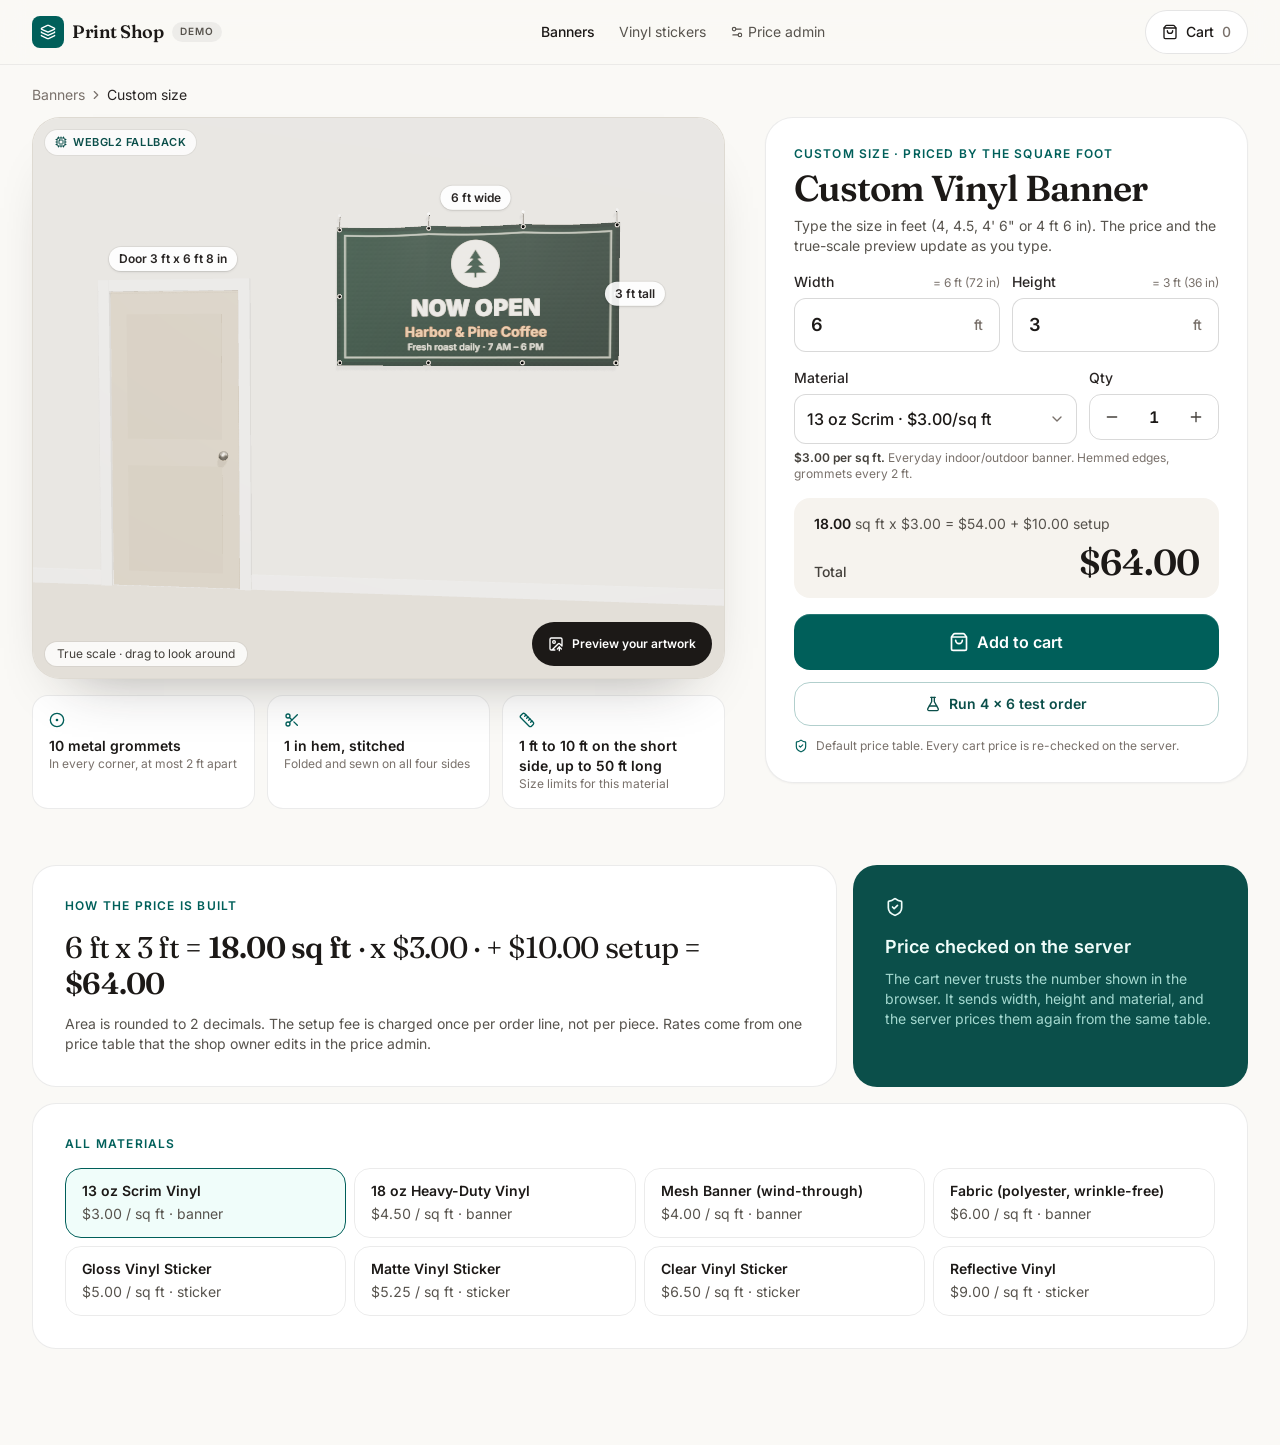
==== commit 0746bf38: "Remove the standing person from all variants; the door is the scale reference (plate re-rendered wit" ====
--- a/v1/index.html
+++ b/v1/index.html
@@ -10,7 +10,7 @@
     <script type="module" crossorigin src="../assets/v1.js"></script>
     <link rel="modulepreload" crossorigin href="../assets/jsx-runtime-gIu11lYc.js">
     <link rel="modulepreload" crossorigin href="../assets/materials-CI_4_UNY.js">
-    <link rel="modulepreload" crossorigin href="../assets/mount-B-X6CBNa.js">
+    <link rel="modulepreload" crossorigin href="../assets/mount-DJpU2O4D.js">
     <link rel="modulepreload" crossorigin href="../assets/ruler-DMahYJf9.js">
     <link rel="modulepreload" crossorigin href="../assets/settings-2-D1UVJtcA.js">
     <link rel="stylesheet" crossorigin href="../assets/jsx-runtime.css">
